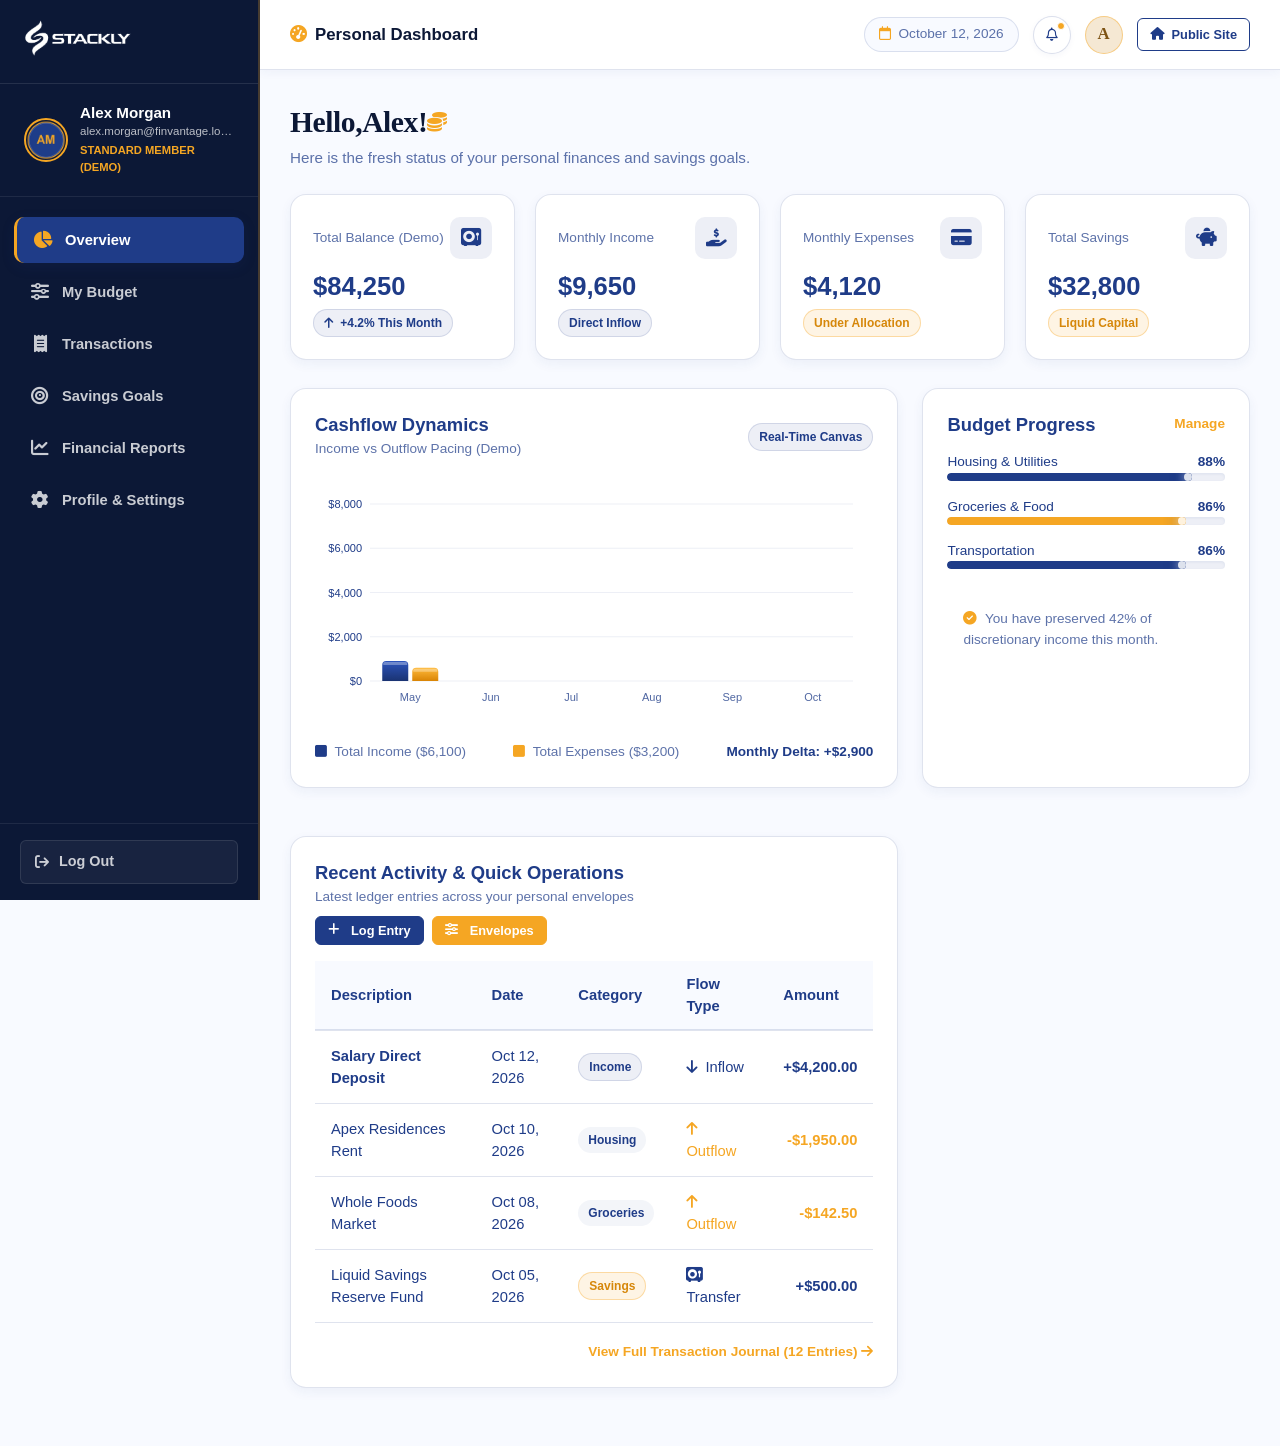
==== user-dashboard.html @ e0163305 "Add files via upload" ====
<!DOCTYPE html>
<html lang="en">
<head>
  <meta charset="UTF-8">
  <meta name="viewport" content="width=device-width, initial-scale=1.0">
  <title>User Dashboard — FinVantage Personal Finance</title>
  <meta name="description" content="Personal financial management dashboard: budgets, cashflow tracking, goals, and reports.">
  <link rel="icon" type="image/webp" href="assets/icons/favicon.webp">
  <link rel="stylesheet" href="https://cdnjs.cloudflare.com/ajax/libs/font-awesome/6.5.1/css/all.min.css">
  <link rel="stylesheet" href="css/user-dashboard.css">
  <link rel="stylesheet" href="css/animations.css">
</head>
<body>

  <div class="user-dashboard-wrapper">
    <!-- =======================================================
         SIDEBAR (6 View Navigation Items)
         ======================================================= -->
    <aside class="dash-sidebar" aria-label="Dashboard Sidebar">
      <div class="dash-sidebar-header">
        <a href="404.html" aria-label="Stackly Home">
          <img src="assets/Brand-logo.webp" alt="Stackly Logo">
        </a>
        <button type="button" class="dash-sidebar-close" aria-label="Close sidebar">
          <i class="fa-solid fa-xmark"></i>
        </button>
      </div>

      <div class="dash-user-profile-badge">
        <img src="assets/images/avatar-user.webp" alt="Alex Morgan Avatar" id="dashProfileAvatar">
        <div class="profile-badge-info">
          <div class="profile-badge-name" id="dashProfileName">Alex Morgan</div>
          <div class="profile-badge-email" id="dashProfileEmail">alex.morgan@finvantage.local</div>
          <div class="profile-badge-status">Standard Member (Demo)</div>
        </div>
      </div>

      <nav class="dash-sidebar-nav">
        <ul>
          <li>
            <a href="#overview" class="sidebar-nav-item active" data-target-view="view-overview">
              <i class="fa-solid fa-chart-pie"></i>
              <span>Overview</span>
            </a>
          </li>
          <li>
            <a href="#budget" class="sidebar-nav-item" data-target-view="view-budget">
              <i class="fa-solid fa-sliders"></i>
              <span>My Budget</span>
            </a>
          </li>
          <li>
            <a href="#transactions" class="sidebar-nav-item" data-target-view="view-transactions">
              <i class="fa-solid fa-receipt"></i>
              <span>Transactions</span>
            </a>
          </li>
          <li>
            <a href="#goals" class="sidebar-nav-item" data-target-view="view-goals">
              <i class="fa-solid fa-bullseye"></i>
              <span>Savings Goals</span>
            </a>
          </li>
          <li>
            <a href="#reports" class="sidebar-nav-item" data-target-view="view-reports">
              <i class="fa-solid fa-chart-line"></i>
              <span>Financial Reports</span>
            </a>
          </li>
          <li>
            <a href="#settings" class="sidebar-nav-item" data-target-view="view-settings">
              <i class="fa-solid fa-gear"></i>
              <span>Profile &amp; Settings</span>
            </a>
          </li>
        </ul>
      </nav>

      <div class="dash-sidebar-footer">
        <a href="404.html" class="sidebar-logout-btn">
          <i class="fa-solid fa-arrow-right-from-bracket"></i>
          <span>Log Out</span>
        </a>
      </div>
    </aside>

    <!-- Mobile Sidebar Backdrop Overlay -->
    <div class="dash-sidebar-backdrop" id="dashSidebarBackdrop" aria-hidden="true"></div>

    <!-- =======================================================
         MAIN DASHBOARD WORKSPACE
         ======================================================= -->
    <div class="dash-main-area">
      <!-- Top Header -->
      <header class="dash-header">
        <div class="dash-header-left">
          <button type="button" class="dash-sidebar-toggle" aria-label="Toggle navigation drawer">
            <i class="fa-solid fa-bars"></i>
          </button>
          <a href="index.html" class="dash-brand-mobile" aria-label="FinVantage Home">
            <img src="assets/Brand-logo.webp" alt="FinVantage Logo" height="26">
          </a>
          <div class="dash-header-title d-none d-lg-flex align-items-center gap-2">
            <i class="fa-solid fa-gauge-high text-accent"></i>
            <span>Personal Dashboard</span>
          </div>
        </div>

        <div class="dash-header-right">
          <div class="dash-date-pill d-none d-lg-flex">
            <i class="fa-regular fa-calendar me-1 text-accent"></i>
            <span>October 12, 2026</span>
          </div>

          <button type="button" class="dash-notif-btn" aria-label="Notifications" onclick="window.location.href='404.html';">
            <i class="fa-regular fa-bell"></i>
            <span class="dash-notif-badge"></span>
          </button>

          <a href="404.html" class="dash-avatar-badge" aria-label="User Profile">
            <span class="dash-avatar-initial" id="dashAvatarInitial">A</span>
          </a>

          <a href="404.html" class="btn btn-outline-primary btn-sm d-none d-md-inline-flex" aria-label="Public Site">
            <i class="fa-solid fa-house"></i> <span>Public Site</span>
          </a>
        </div>
      </header>

      <!-- Dashboard View Containers -->
      <main class="dash-body">

        <!-- =====================================================
             VIEW 1: OVERVIEW
             ===================================================== -->
        <section id="view-overview" class="dash-view-section active">
          <!-- Welcome Hero Section -->
          <div class="dash-welcome-hero">
            <h1 class="dash-welcome-title">Hello, <span id="dashWelcomeName">Alex</span> ! <i class="fa-solid fa-coins text-accent ms-1"></i></h1>
            <p class="dash-welcome-sub">Here is the fresh status of your personal finances and savings goals.</p>
          </div>

          <!-- Summary Cards -->
          <div class="metric-cards-grid">
            <div class="metric-stat-card">
              <div class="d-flex justify-content-between align-items-center">
                <span class="text-muted small">Total Balance (Demo)</span>
                <div class="metric-icon-wrap"><i class="fa-solid fa-vault"></i></div>
              </div>
              <div class="metric-val">$84,250</div>
              <span class="badge badge-primary"><i class="fa-solid fa-arrow-up me-1"></i> +4.2% This Month</span>
            </div>

            <div class="metric-stat-card">
              <div class="d-flex justify-content-between align-items-center">
                <span class="text-muted small">Monthly Income</span>
                <div class="metric-icon-wrap"><i class="fa-solid fa-hand-holding-dollar"></i></div>
              </div>
              <div class="metric-val">$9,650</div>
              <span class="badge badge-primary">Direct Inflow</span>
            </div>

            <div class="metric-stat-card">
              <div class="d-flex justify-content-between align-items-center">
                <span class="text-muted small">Monthly Expenses</span>
                <div class="metric-icon-wrap"><i class="fa-solid fa-credit-card"></i></div>
              </div>
              <div class="metric-val">$4,120</div>
              <span class="badge badge-accent">Under Allocation</span>
            </div>

            <div class="metric-stat-card">
              <div class="d-flex justify-content-between align-items-center">
                <span class="text-muted small">Total Savings</span>
                <div class="metric-icon-wrap"><i class="fa-solid fa-piggy-bank"></i></div>
              </div>
              <div class="metric-val">$32,800</div>
              <span class="badge badge-accent">Liquid Capital</span>
            </div>
          </div>

          <!-- Charts & Overview Panels -->
          <div class="overview-panels-grid">
            <!-- Cashflow Chart -->
            <div class="card-premium">
              <div class="d-flex justify-content-between align-items-center mb-3 pb-2 border-bottom border-light">
                <div>
                  <h4 class="text-primary m-0">Cashflow Dynamics</h4>
                  <span class="text-muted small">Income vs Outflow Pacing (Demo)</span>
                </div>
                <span class="badge badge-primary">Real-Time Canvas</span>
              </div>
              <div class="chart-canvas-container">
                <canvas id="overviewCashflowCanvas" data-height="250"></canvas>
              </div>
              <div class="d-flex justify-content-between mt-3 text-muted small">
                <span><i class="fa-solid fa-square text-primary me-1"></i> Total Income ($6,100)</span>
                <span><i class="fa-solid fa-square text-accent me-1"></i> Total Expenses ($3,200)</span>
                <span class="fw-bold text-primary">Monthly Delta: +$2,900</span>
              </div>
            </div>

            <!-- Budget Progress Mini Summary -->
            <div class="card-premium">
              <div class="d-flex justify-content-between align-items-center mb-3 pb-2 border-bottom border-light">
                <h4 class="text-primary m-0">Budget Progress</h4>
                <a href="404.html" class="small text-accent fw-bold" onclick="window.location.href='404.html';">Manage</a>
              </div>
              <div class="mb-3">
                <div class="d-flex justify-content-between small mb-1">
                  <span>Housing &amp; Utilities</span>
                  <strong>88%</strong>
                </div>
                <div class="progress" style="height: 8px;">
                  <div class="progress-bar bg-primary" style="width: 88%;"></div>
                </div>
              </div>
              <div class="mb-3">
                <div class="d-flex justify-content-between small mb-1">
                  <span>Groceries &amp; Food</span>
                  <strong>86%</strong>
                </div>
                <div class="progress" style="height: 8px;">
                  <div class="progress-bar bg-accent" style="width: 86%;"></div>
                </div>
              </div>
              <div class="mb-3">
                <div class="d-flex justify-content-between small mb-1">
                  <span>Transportation</span>
                  <strong>86%</strong>
                </div>
                <div class="progress" style="height: 8px;">
                  <div class="progress-bar bg-primary" style="width: 86%;"></div>
                </div>
              </div>
              <div class="p-3 bg-light rounded text-muted small mt-4 border border-light">
                <i class="fa-solid fa-circle-check text-accent me-1"></i> You have preserved 42% of discretionary income this month.
            </div>
          </div>

          <!-- Quick Action Bar & Recent Entries Preview -->
          <div class="card-premium mt-4">
            <div class="d-flex justify-content-between align-items-center mb-3 pb-2 border-bottom border-light flex-wrap gap-2">
              <div>
                <h4 class="text-primary m-0">Recent Activity &amp; Quick Operations</h4>
                <span class="text-muted small">Latest ledger entries across your personal envelopes</span>
              </div>
              <div class="d-flex gap-2 flex-wrap">
                <button type="button" class="btn btn-primary btn-sm" onclick="window.location.href='404.html';">
                  <i class="fa-solid fa-plus me-1"></i> Log Entry
                </button>
                <button type="button" class="btn btn-accent btn-sm" onclick="window.location.href='404.html';">
                  <i class="fa-solid fa-sliders me-1"></i> Envelopes
                </button>
              </div>
            </div>

            <div class="table-responsive">
              <table class="dash-table">
                <thead>
                  <tr>
                    <th>Description</th>
                    <th>Date</th>
                    <th>Category</th>
                    <th>Flow Type</th>
                    <th class="text-end">Amount</th>
                  </tr>
                </thead>
                <tbody>
                  <tr>
                    <td><strong>Salary Direct Deposit</strong></td>
                    <td>Oct 12, 2026</td>
                    <td><span class="badge badge-primary">Income</span></td>
                    <td><span class="text-success"><i class="fa-solid fa-arrow-down me-1"></i> Inflow</span></td>
                    <td class="text-end fw-bold text-primary">+$4,200.00</td>
                  </tr>
                  <tr>
                    <td>Apex Residences Rent</td>
                    <td>Oct 10, 2026</td>
                    <td><span class="badge badge-subtle">Housing</span></td>
                    <td><span class="text-accent"><i class="fa-solid fa-arrow-up me-1"></i> Outflow</span></td>
                    <td class="text-end fw-bold text-accent">-$1,950.00</td>
                  </tr>
                  <tr>
                    <td>Whole Foods Market</td>
                    <td>Oct 08, 2026</td>
                    <td><span class="badge badge-subtle">Groceries</span></td>
                    <td><span class="text-accent"><i class="fa-solid fa-arrow-up me-1"></i> Outflow</span></td>
                    <td class="text-end fw-bold text-accent">-$142.50</td>
                  </tr>
                  <tr>
                    <td>Liquid Savings Reserve Fund</td>
                    <td>Oct 05, 2026</td>
                    <td><span class="badge badge-accent">Savings</span></td>
                    <td><span class="text-primary"><i class="fa-solid fa-vault me-1"></i> Transfer</span></td>
                    <td class="text-end fw-bold text-primary">+$500.00</td>
                  </tr>
                </tbody>
              </table>
            </div>

            <div class="text-end mt-3">
              <a href="404.html" class="small text-accent fw-bold text-decoration-none" onclick="window.location.href='404.html';">
                View Full Transaction Journal (12 Entries) <i class="fa-solid fa-arrow-right ms-1"></i>
              </a>
            </div>
          </div>
        </section>

        <!-- =====================================================
             VIEW 2: MY BUDGET
             ===================================================== -->
        <section id="view-budget" class="dash-view-section">
          <div class="d-flex justify-content-between align-items-center mb-4 flex-wrap gap-2">
            <div>
              <h2 class="text-primary m-0">My Budget Matrix</h2>
              <span class="text-muted small">Manage monthly envelopes, track spending limits, and maintain positive cash variance.</span>
            </div>
            <div class="d-flex gap-2 flex-wrap">
              <button type="button" class="btn btn-accent btn-sm" onclick="window.location.href='404.html';">
                <i class="fa-solid fa-plus me-1"></i> Add Category
              </button>
            </div>
          </div>

          <!-- Budget KPI Statistics -->
          <div class="metric-cards-grid mb-4">
            <div class="metric-stat-card">
              <div class="d-flex justify-content-between align-items-center">
                <span class="text-muted small">Planned Monthly Budget</span>
                <div class="metric-icon-wrap"><i class="fa-solid fa-calculator"></i></div>
              </div>
              <div class="metric-val">$4,300.00</div>
              <span class="badge badge-primary">Total Allocation</span>
            </div>

            <div class="metric-stat-card">
              <div class="d-flex justify-content-between align-items-center">
                <span class="text-muted small">Total Spent Month-to-Date</span>
                <div class="metric-icon-wrap"><i class="fa-solid fa-receipt"></i></div>
              </div>
              <div class="metric-val">$3,670.00</div>
              <span class="badge badge-accent">85.3% Pacing</span>
            </div>

            <div class="metric-stat-card">
              <div class="d-flex justify-content-between align-items-center">
                <span class="text-muted small">Safe Remaining Cushion</span>
                <div class="metric-icon-wrap"><i class="fa-solid fa-shield-halved"></i></div>
              </div>
              <div class="metric-val">+$630.00</div>
              <span class="badge badge-primary">Positive Variance</span>
            </div>

            <div class="metric-stat-card">
              <div class="d-flex justify-content-between align-items-center">
                <span class="text-muted small">Envelope Discipline</span>
                <div class="metric-icon-wrap"><i class="fa-solid fa-circle-check"></i></div>
              </div>
              <div class="metric-val">5 / 5 Healthy</div>
              <span class="badge badge-accent">Zero Overages</span>
            </div>
          </div>

          <!-- Charts & Allocation Health Split -->
          <div class="overview-panels-grid mb-4">
            <!-- Doughnut Chart Canvas -->
            <div class="card-premium">
              <div class="d-flex justify-content-between align-items-center mb-3 pb-2 border-bottom border-light">
                <h4 class="text-primary m-0">Envelope Allocation Ratios</h4>
                <span class="badge badge-primary">5 Categories</span>
              </div>
              <div class="chart-canvas-container">
                <canvas id="userBudgetDoughnutCanvas" data-height="240"></canvas>
              </div>
              <div class="d-flex justify-content-between mt-3 text-muted small flex-wrap gap-2">
                <span>Housing: 51%</span>
                <span>Groceries: 21%</span>
                <span>Transit: 10%</span>
                <span>Leisure: 9%</span>
                <span>Health: 9%</span>
              </div>
            </div>

            <!-- 50/30/20 Guidelines Card -->
            <div class="card-premium">
              <h4 class="text-primary mb-3 pb-2 border-bottom border-light">50 / 30 / 20 Framework Audit</h4>
              <div class="mb-3">
                <div class="d-flex justify-content-between small mb-1">
                  <span>Essential Needs (Max 50%)</span>
                  <strong>48.2% Active</strong>
                </div>
                <div class="progress" style="height: 8px;">
                  <div class="progress-bar bg-primary" style="width: 48.2%;"></div>
                </div>
              </div>
              <div class="mb-3">
                <div class="d-flex justify-content-between small mb-1">
                  <span>Discretionary Wants (Max 30%)</span>
                  <strong>23.6% Active</strong>
                </div>
                <div class="progress" style="height: 8px;">
                  <div class="progress-bar bg-accent" style="width: 23.6%;"></div>
                </div>
              </div>
              <div class="mb-3">
                <div class="d-flex justify-content-between small mb-1">
                  <span>Savings &amp; Debt Paydown (Min 20%)</span>
                  <strong>28.2% Active</strong>
                </div>
                <div class="progress" style="height: 8px;">
                  <div class="progress-bar bg-primary" style="width: 28.2%;"></div>
                </div>
              </div>
              <div class="p-3 bg-light rounded text-muted small mt-3 border border-light">
                <i class="fa-solid fa-lightbulb text-accent me-1"></i> Your personal allocation exceeds standard savings targets by <strong>+8.2%</strong> this cycle.
              </div>
            </div>
          </div>

          <!-- Dynamic Envelopes Container -->
          <div class="mb-4">
            <h4 class="text-primary mb-3">Active Envelope Status</h4>
            <div id="userBudgetList">
              <!-- Dynamically Rendered via script.js -->
            </div>
          </div>

          <!-- Comparative Envelope Audit Table -->
          <div class="card-premium p-0">
            <div class="p-3 border-bottom border-light d-flex justify-content-between align-items-center">
              <h4 class="text-primary m-0">Monthly Envelope Variance Table</h4>
              <span class="badge badge-subtle">Audit Period: Oct 2026</span>
            </div>
            <div class="table-responsive">
              <table class="dash-table">
                <thead>
                  <tr>
                    <th>Category</th>
                    <th>Planned Envelope</th>
                    <th>Actual Outflow</th>
                    <th>Net Variance</th>
                    <th>Pacing</th>
                    <th>Status</th>
                  </tr>
                </thead>
                <tbody>
                  <tr>
                    <td><strong>Housing &amp; Utilities</strong></td>
                    <td>$2,200.00</td>
                    <td>$1,950.00</td>
                    <td class="text-primary fw-bold">+$250.00</td>
                    <td>88.6%</td>
                    <td><span class="badge badge-primary">Under Budget</span></td>
                  </tr>
                  <tr>
                    <td><strong>Groceries &amp; Dining</strong></td>
                    <td>$900.00</td>
                    <td>$780.00</td>
                    <td class="text-primary fw-bold">+$120.00</td>
                    <td>86.7%</td>
                    <td><span class="badge badge-primary">Under Budget</span></td>
                  </tr>
                  <tr>
                    <td><strong>Transportation</strong></td>
                    <td>$450.00</td>
                    <td>$390.00</td>
                    <td class="text-primary fw-bold">+$60.00</td>
                    <td>86.7%</td>
                    <td><span class="badge badge-primary">Under Budget</span></td>
                  </tr>
                  <tr>
                    <td><strong>Healthcare &amp; Wellness</strong></td>
                    <td>$350.00</td>
                    <td>$210.00</td>
                    <td class="text-primary fw-bold">+$140.00</td>
                    <td>60.0%</td>
                    <td><span class="badge badge-primary">Favorable</span></td>
                  </tr>
                  <tr>
                    <td><strong>Entertainment &amp; Leisure</strong></td>
                    <td>$400.00</td>
                    <td>$340.00</td>
                    <td class="text-primary fw-bold">+$60.00</td>
                    <td>85.0%</td>
                    <td><span class="badge badge-accent">Controlled</span></td>
                  </tr>
                </tbody>
              </table>
            </div>
          </div>
        </section>

        <!-- =====================================================
             VIEW 3: TRANSACTIONS
             ===================================================== -->
        <section id="view-transactions" class="dash-view-section">
          <div class="d-flex justify-content-between align-items-center mb-4 flex-wrap gap-2">
            <div>
              <h2 class="text-primary m-0">Transaction Journal</h2>
              <span class="text-muted small">Search, filter, categorize, and audit verified personal cashflow entries.</span>
            </div>
            <div class="d-flex gap-2 flex-wrap">
              <button type="button" class="btn btn-accent btn-sm" onclick="window.location.href='404.html';">
                <i class="fa-solid fa-plus me-1"></i> Log Transaction
              </button>
              <button type="button" class="btn btn-primary btn-sm" onclick="window.location.href='404.html';">
                <i class="fa-solid fa-file-csv me-1"></i> Export Ledger
              </button>
            </div>
          </div>

          <!-- Transactions KPI Statistics -->
          <div class="metric-cards-grid mb-4">
            <div class="metric-stat-card">
              <div class="d-flex justify-content-between align-items-center">
                <span class="text-muted small">Total Monthly Inflows</span>
                <div class="metric-icon-wrap"><i class="fa-solid fa-arrow-down"></i></div>
              </div>
              <div class="metric-val text-primary">+$9,650.00</div>
              <span class="badge badge-primary">Salary &amp; Capital</span>
            </div>

            <div class="metric-stat-card">
              <div class="d-flex justify-content-between align-items-center">
                <span class="text-muted small">Total Monthly Outflows</span>
                <div class="metric-icon-wrap"><i class="fa-solid fa-arrow-up"></i></div>
              </div>
              <div class="metric-val text-accent">-$4,120.00</div>
              <span class="badge badge-accent">Debited Expenses</span>
            </div>

            <div class="metric-stat-card">
              <div class="d-flex justify-content-between align-items-center">
                <span class="text-muted small">Net Cashflow Margin</span>
                <div class="metric-icon-wrap"><i class="fa-solid fa-scale-balanced"></i></div>
              </div>
              <div class="metric-val">+$5,530.00</div>
              <span class="badge badge-primary">Retained Capital</span>
            </div>

            <div class="metric-stat-card">
              <div class="d-flex justify-content-between align-items-center">
                <span class="text-muted small">Verified Records</span>
                <div class="metric-icon-wrap"><i class="fa-solid fa-list-check"></i></div>
              </div>
              <div class="metric-val">12 Entries</div>
              <span class="badge badge-subtle">Audit Complete</span>
            </div>
          </div>

          <!-- Weekly Flow Volume Visual Panel -->
          <div class="card-premium mb-4">
            <div class="d-flex justify-content-between align-items-center mb-3 pb-2 border-bottom border-light">
              <div>
                <h4 class="text-primary m-0">Weekly Outflow Velocity</h4>
                <span class="text-muted small">Weekly expenditure compared against gross weekly cash inflows</span>
              </div>
              <span class="badge badge-primary">4-Week Trace</span>
            </div>
            <div class="chart-canvas-container">
              <canvas id="userTxnVolumeCanvas" data-height="230"></canvas>
            </div>
          </div>

          <!-- Filter Toolbar -->
          <div class="card-premium mb-4 p-3">
            <div class="row d-flex flex-wrap gap-3 align-items-center">
              <div class="col-flex-2">
                <label for="txnSearchInput" class="form-label small text-muted mb-1">Search Keywords</label>
                <input type="text" id="txnSearchInput" class="form-control" placeholder="Search by merchant, note, or category...">
              </div>
              <div class="col-flex-1">
                <label for="txnFilterCategory" class="form-label small text-muted mb-1">Category Filter</label>
                <select id="txnFilterCategory" class="form-control">
                  <option value="all">All Categories</option>
                  <option value="Income">Income</option>
                  <option value="Housing">Housing</option>
                  <option value="Groceries">Groceries</option>
                  <option value="Utilities">Utilities</option>
                  <option value="Savings">Savings</option>
                  <option value="Transport">Transport</option>
                </select>
              </div>
              <div class="col-flex-1">
                <label for="txnSortSelect" class="form-label small text-muted mb-1">Sort Ordering</label>
                <select id="txnSortSelect" class="form-control">
                  <option value="date-desc">Newest First</option>
                  <option value="date-asc">Oldest First</option>
                  <option value="amount-desc">Highest Amount</option>
                  <option value="amount-asc">Lowest Amount</option>
                </select>
              </div>
            </div>
          </div>

          <!-- Transaction Table Card -->
          <div class="card-premium p-0">
            <div class="table-responsive">
              <table class="dash-table">
                <thead>
                  <tr>
                    <th>Description</th>
                    <th>Date</th>
                    <th>Category</th>
                    <th>Type</th>
                    <th class="text-end">Amount</th>
                  </tr>
                </thead>
                <tbody id="userTxnTableBody">
                  <!-- Populated via script.js -->
                </tbody>
              </table>
            </div>
            <div class="p-3 border-top border-light d-flex justify-content-between align-items-center small text-muted flex-wrap gap-2">
              <span>Showing client-side simulated transactions. No backend dependency.</span>
              <span class="fw-bold text-primary">Status: In Sync</span>
            </div>
          </div>
        </section>

        <!-- =====================================================
             VIEW 4: SAVINGS GOALS
             ===================================================== -->
        <section id="view-goals" class="dash-view-section">
          <div class="d-flex justify-content-between align-items-center mb-4 flex-wrap gap-2">
            <div>
              <h2 class="text-primary m-0">Savings Goals &amp; Targets</h2>
              <span class="text-muted small">Targeted capital accumulation pools with automated milestone pacing.</span>
            </div>
            <button type="button" class="btn btn-accent btn-sm" onclick="window.location.href='404.html';">
              <i class="fa-solid fa-plus me-1"></i> New Savings Goal
            </button>
          </div>

          <!-- Goal KPI Statistics -->
          <div class="metric-cards-grid mb-4">
            <div class="metric-stat-card">
              <div class="d-flex justify-content-between align-items-center">
                <span class="text-muted small">Active Savings Pools</span>
                <div class="metric-icon-wrap"><i class="fa-solid fa-bullseye"></i></div>
              </div>
              <div class="metric-val">3 Goals</div>
              <span class="badge badge-primary">Dedicated Targets</span>
            </div>

            <div class="metric-stat-card">
              <div class="d-flex justify-content-between align-items-center">
                <span class="text-muted small">Total Capital Target</span>
                <div class="metric-icon-wrap"><i class="fa-solid fa-flag-checkered"></i></div>
              </div>
              <div class="metric-val">$75,000.00</div>
              <span class="badge badge-primary">Planned Horizon</span>
            </div>

            <div class="metric-stat-card">
              <div class="d-flex justify-content-between align-items-center">
                <span class="text-muted small">Capital Accumulated</span>
                <div class="metric-icon-wrap"><i class="fa-solid fa-piggy-bank"></i></div>
              </div>
              <div class="metric-val text-accent">$48,200.00</div>
              <span class="badge badge-accent">64.3% Funded</span>
            </div>

            <div class="metric-stat-card">
              <div class="d-flex justify-content-between align-items-center">
                <span class="text-muted small">Monthly Velocity</span>
                <div class="metric-icon-wrap"><i class="fa-solid fa-chart-line"></i></div>
              </div>
              <div class="metric-val">+$1,500.00 / mo</div>
              <span class="badge badge-primary">On Schedule</span>
            </div>
          </div>

          <!-- Interactive Goal Contribution Pacer Card -->
          <div class="card-premium mb-4">
            <div class="d-flex justify-content-between align-items-center mb-3 pb-2 border-bottom border-light">
              <h4 class="text-primary m-0"><i class="fa-solid fa-calculator text-accent me-2"></i> Monthly Contribution Modeler</h4>
              <span class="badge badge-accent">Interactive Calculator</span>
            </div>
            <p class="text-muted small mb-3">Model how increasing your monthly transfer accelerates milestone completion:</p>
            <div class="row d-flex flex-wrap gap-3 align-items-center">
              <div class="col-flex-1">
                <label class="form-label small text-muted">Select Target Pool</label>
                <select class="form-control" id="modelGoalSelect">
                  <option value="20000">Emergency Fund Pool ($20,000)</option>
                  <option value="15000">Vacation &amp; Travel ($15,000)</option>
                  <option value="40000">Home Down Payment ($40,000)</option>
                </select>
              </div>
              <div class="col-flex-1">
                <label class="form-label small text-muted">Proposed Monthly Deposit ($)</label>
                <input type="number" class="form-control" id="modelGoalMonthly" value="500" min="50" step="50">
              </div>
              <div class="col-flex-1" style="background: var(--primary-tint); padding: 14px; border-radius: var(--radius-md); text-align: center;">
                <span class="text-muted small d-block">Estimated Completion</span>
                <span class="fw-bold text-primary" id="modelGoalEta" style="font-size: 1.3rem;">6.4 Months</span>
              </div>
            </div>
          </div>

          <!-- Dynamic Goal Cards Grid -->
          <div class="mb-4">
            <h4 class="text-primary mb-3">Active Goal Progress Cards</h4>
            <div id="userGoalsContainer" class="row d-flex flex-wrap" style="margin: -10px;">
              <!-- Populated via script.js -->
            </div>
          </div>

          <!-- Goal Roadmap Milestones Table -->
          <div class="card-premium p-0">
            <div class="p-3 border-bottom border-light d-flex justify-content-between align-items-center">
              <h4 class="text-primary m-0">Goal Milestones &amp; Funding Blueprint</h4>
              <span class="badge badge-subtle">Portfolio Pacing</span>
            </div>
            <div class="table-responsive">
              <table class="dash-table">
                <thead>
                  <tr>
                    <th>Goal Objective</th>
                    <th>Target Amount</th>
                    <th>Saved to Date</th>
                    <th>Remaining Needed</th>
                    <th>Pacing</th>
                    <th>Target Date</th>
                  </tr>
                </thead>
                <tbody>
                  <tr>
                    <td><strong>6-Month Emergency Cushion</strong></td>
                    <td>$20,000.00</td>
                    <td>$16,800.00</td>
                    <td class="text-primary fw-bold">$3,200.00</td>
                    <td><span class="badge badge-primary">84% Complete</span></td>
                    <td>Dec 2026</td>
                  </tr>
                  <tr>
                    <td><strong>International Travel Fund</strong></td>
                    <td>$15,000.00</td>
                    <td>$9,400.00</td>
                    <td class="text-primary fw-bold">$5,600.00</td>
                    <td><span class="badge badge-accent">62.6% Complete</span></td>
                    <td>Jul 2027</td>
                  </tr>
                  <tr>
                    <td><strong>Home Down Payment Equity</strong></td>
                    <td>$40,000.00</td>
                    <td>$22,000.00</td>
                    <td class="text-primary fw-bold">$18,000.00</td>
                    <td><span class="badge badge-primary">55% Complete</span></td>
                    <td>Oct 2028</td>
                  </tr>
                </tbody>
              </table>
            </div>
          </div>
        </section>

        <!-- =====================================================
             VIEW 5: FINANCIAL REPORTS
             ===================================================== -->
        <section id="view-reports" class="dash-view-section">
          <div class="d-flex justify-content-between align-items-center mb-4 flex-wrap gap-2">
            <div>
              <h2 class="text-primary m-0">Financial Reports &amp; Analytics</h2>
              <span class="text-muted small">Longitudinal wealth expansion metrics, audit records, and exportable statements.</span>
            </div>
            <div class="d-flex gap-2 flex-wrap">
              <button type="button" class="btn btn-primary btn-sm" id="downloadUserReportBtn" onclick="window.location.href='404.html';">
                <i class="fa-solid fa-download me-1"></i> Download CSV Summary
              </button>
            </div>
          </div>

          <!-- Financial Health KPI Cards -->
          <div class="metric-cards-grid mb-4">
            <div class="metric-stat-card">
              <div class="d-flex justify-content-between align-items-center">
                <span class="text-muted small">Net Worth Growth</span>
                <div class="metric-icon-wrap"><i class="fa-solid fa-arrow-trend-up"></i></div>
              </div>
              <div class="metric-val text-primary">+18.4%</div>
              <span class="badge badge-primary">Trailing 10 Months</span>
            </div>

            <div class="metric-stat-card">
              <div class="d-flex justify-content-between align-items-center">
                <span class="text-muted small">Savings Efficiency Ratio</span>
                <div class="metric-icon-wrap"><i class="fa-solid fa-percent"></i></div>
              </div>
              <div class="metric-val">34.2%</div>
              <span class="badge badge-accent">Income Preserved</span>
            </div>

            <div class="metric-stat-card">
              <div class="d-flex justify-content-between align-items-center">
                <span class="text-muted small">Debt-to-Income Exposure</span>
                <div class="metric-icon-wrap"><i class="fa-solid fa-scale-balanced"></i></div>
              </div>
              <div class="metric-val">12.8%</div>
              <span class="badge badge-primary">Conservative Tier</span>
            </div>

            <div class="metric-stat-card">
              <div class="d-flex justify-content-between align-items-center">
                <span class="text-muted small">Financial Health Index</span>
                <div class="metric-icon-wrap"><i class="fa-solid fa-award"></i></div>
              </div>
              <div class="metric-val">92 / 100</div>
              <span class="badge badge-accent">Optimal Standing</span>
            </div>
          </div>

          <!-- Line Chart Card -->
          <div class="card-premium mb-4">
            <div class="d-flex justify-content-between align-items-center mb-3 pb-2 border-bottom border-light">
              <h4 class="text-primary m-0">Portfolio Net Worth Trajectory (Demo 2026)</h4>
              <span class="badge badge-primary">10-Month Performance</span>
            </div>
            <div class="chart-canvas-container">
              <canvas id="userReportLineCanvas" data-height="270"></canvas>
            </div>
            <span class="text-muted small mt-2 d-block text-center">Cumulative liquid capital balance tracked monthly from $8,200 (Jan) to $27,800 (Oct).</span>
          </div>

          <!-- Historical Monthly Financial Audit Table -->
          <div class="card-premium p-0 mb-4">
            <div class="p-3 border-bottom border-light d-flex justify-content-between align-items-center">
              <h4 class="text-primary m-0">Historical Monthly Performance Ledger</h4>
              <span class="badge badge-subtle">Trailing 6 Months</span>
            </div>
            <div class="table-responsive">
              <table class="dash-table">
                <thead>
                  <tr>
                    <th>Reporting Month</th>
                    <th>Gross Inflow</th>
                    <th>Total Outflow</th>
                    <th>Net Saved</th>
                    <th>Savings Rate</th>
                    <th>Financial Delta</th>
                  </tr>
                </thead>
                <tbody>
                  <tr>
                    <td><strong>October 2026 (Active)</strong></td>
                    <td>$9,650.00</td>
                    <td>$4,120.00</td>
                    <td class="text-primary fw-bold">+$5,530.00</td>
                    <td>36.2%</td>
                    <td><span class="badge badge-primary">+4.2% Growth</span></td>
                  </tr>
                  <tr>
                    <td>September 2026</td>
                    <td>$9,400.00</td>
                    <td>$4,250.00</td>
                    <td class="text-primary fw-bold">+$5,150.00</td>
                    <td>35.4%</td>
                    <td><span class="badge badge-primary">+3.8% Growth</span></td>
                  </tr>
                  <tr>
                    <td>August 2026</td>
                    <td>$9,200.00</td>
                    <td>$4,400.00</td>
                    <td class="text-primary fw-bold">+$4,800.00</td>
                    <td>33.1%</td>
                    <td><span class="badge badge-primary">+3.5% Growth</span></td>
                  </tr>
                  <tr>
                    <td>July 2026</td>
                    <td>$8,900.00</td>
                    <td>$4,350.00</td>
                    <td class="text-primary fw-bold">+$4,550.00</td>
                    <td>32.0%</td>
                    <td><span class="badge badge-primary">+3.1% Growth</span></td>
                  </tr>
                  <tr>
                    <td>June 2026</td>
                    <td>$8,800.00</td>
                    <td>$4,500.00</td>
                    <td class="text-primary fw-bold">+$4,300.00</td>
                    <td>31.5%</td>
                    <td><span class="badge badge-accent">+2.9% Growth</span></td>
                  </tr>
                  <tr>
                    <td>May 2026</td>
                    <td>$8,600.00</td>
                    <td>$4,600.00</td>
                    <td class="text-primary fw-bold">+$4,000.00</td>
                    <td>30.2%</td>
                    <td><span class="badge badge-accent">+2.6% Growth</span></td>
                  </tr>
                </tbody>
              </table>
            </div>
          </div>

          <!-- Analytical Insights Cards -->
          <div class="row d-flex flex-wrap gap-3">
            <div class="card-premium col-flex-1">
              <h5 class="text-primary mb-2"><i class="fa-solid fa-chart-pie text-accent me-1"></i> Category Variance Audit</h5>
              <p class="text-muted small m-0">
                Your spending in essential utilities stayed 14% beneath planned thresholds. Discretionary recreation remained within the 10% tolerance boundary.
              </p>
            </div>
            <div class="card-premium col-flex-1">
              <h5 class="text-primary mb-2"><i class="fa-solid fa-shield text-accent me-1"></i> Liquid Cushion Health</h5>
              <p class="text-muted small m-0">
                Current emergency capital represents 5.8 months of essential obligations. Recommended trajectory is to reach 6.0 full months by end of quarter.
              </p>
            </div>
            <div class="card-premium col-flex-1">
              <h5 class="text-primary mb-2"><i class="fa-solid fa-piggy-bank text-accent me-1"></i> Compounding Efficiency</h5>
              <p class="text-muted small m-0">
                Automated monthly savings transfers of $1,500 are generating a projected $18,000 annualized base expansion at current velocity.
              </p>
            </div>
          </div>
        </section>

        <!-- =====================================================
             VIEW 6: PROFILE & SETTINGS
             ===================================================== -->
        <section id="view-settings" class="dash-view-section">
          <div class="mb-4">
            <h2 class="text-primary m-0">Profile &amp; Settings</h2>
            <span class="text-muted small">Manage local session parameters, notification preferences, security options, and platform styling.</span>
          </div>

          <div class="row d-flex flex-wrap gap-4">
            <!-- Personal Details Form -->
            <div class="card-premium col-flex-1-2">
              <form id="userSettingsForm">
                <h4 class="text-primary mb-3"><i class="fa-solid fa-user-gear text-accent me-2"></i> Personal Information</h4>
                <div class="form-group">
                  <label for="dashSettingsName" class="form-label">Full Name</label>
                  <input type="text" id="dashSettingsName" class="form-control" value="Alex Morgan">
                </div>

                <div class="form-group">
                  <label for="dashSettingsEmail" class="form-label">Email Address</label>
                  <input type="email" id="dashSettingsEmail" class="form-control" value="alex.morgan@finvantage.local">
                </div>

                <div class="form-group">
                  <label class="form-label">Default Base Currency</label>
                  <select class="form-control">
                    <option selected>USD ($) — United States Dollar</option>
                    <option>EUR (€) — Euro</option>
                    <option>GBP (£) — British Pound</option>
                    <option>INR (₹) — Indian Rupee</option>
                  </select>
                </div>

                <div class="form-group">
                  <label class="form-label">Financial Calendar Timezone</label>
                  <select class="form-control">
                    <option selected>GMT-05:00 Eastern Time (US &amp; Canada)</option>
                    <option>GMT+05:30 Chennai, Kolkata, Mumbai, New Delhi</option>
                    <option>GMT+00:00 London, Edinburgh, Dublin</option>
                  </select>
                </div>

                <button type="submit" class="btn btn-primary mt-2">
                  <i class="fa-solid fa-floppy-disk me-1"></i> Save Preferences
                </button>
              </form>
            </div>

            <!-- Preferences & Security Parameters -->
            <div class="card-premium col-flex-1">
              <h4 class="text-primary mb-3"><i class="fa-solid fa-bell text-accent me-2"></i> Notification Preferences</h4>
              <div class="mb-3">
                <label class="d-flex align-items-center gap-2 small text-muted">
                  <input type="checkbox" checked>
                  <span>Alert me when an envelope surpasses 85% of planned budget</span>
                </label>
              </div>
              <div class="mb-3">
                <label class="d-flex align-items-center gap-2 small text-muted">
                  <input type="checkbox" checked>
                  <span>Weekly cashflow summary notification in browser</span>
                </label>
              </div>
              <div class="mb-4">
                <label class="d-flex align-items-center gap-2 small text-muted">
                  <input type="checkbox" checked>
                  <span>Savings milestone achievement celebrations</span>
                </label>
              </div>

              <h4 class="text-primary mb-3 pt-3 border-top border-light"><i class="fa-solid fa-shield-halved text-accent me-2"></i> Security &amp; Session</h4>
              <div class="mb-3">
                <label class="d-flex align-items-center gap-2 small text-muted">
                  <input type="checkbox" checked>
                  <span>Require confirmation before clearing demo transactions</span>
                </label>
              </div>
              <div class="p-3 bg-light rounded text-muted small mb-3 border border-light">
                <div class="mb-1"><i class="fa-solid fa-laptop text-primary me-1"></i> <strong>Active Device:</strong> Desktop Browser (Client Session)</div>
                <div><i class="fa-solid fa-database text-accent me-1"></i> <strong>Storage Scope:</strong> Local Browser Session Only</div>
              </div>

              <button type="button" class="btn btn-outline-primary btn-sm w-100" onclick="window.location.href='404.html';">
                <i class="fa-solid fa-rotate-right me-1"></i> Reset Local Session Data
              </button>
            </div>
          </div>
        </section>

      </main>
    </div>
  </div>

  <!-- ADD BUDGET MODAL -->
  <div id="addBudgetModal" class="modal-container" role="dialog" aria-modal="true" aria-labelledby="addBudgetTitle">
    <div class="modal-overlay" data-close-modal></div>
    <div class="modal-dialog">
      <div class="modal-header">
        <h4 id="addBudgetTitle" class="m-0 text-primary">Add Budget Category</h4>
        <button type="button" class="modal-close-btn" data-close-modal aria-label="Close modal">
          <i class="fa-solid fa-xmark"></i>
        </button>
      </div>
      <form id="addBudgetForm">
        <div class="form-group">
          <label for="budgetCatInput" class="form-label">Category Name *</label>
          <input type="text" id="budgetCatInput" class="form-control" placeholder="e.g. Travel &amp; Vacation" required>
        </div>
        <div class="form-group">
          <label for="budgetPlannedInput" class="form-label">Planned Limit ($) *</label>
          <input type="number" id="budgetPlannedInput" class="form-control" placeholder="e.g. 500" min="1" step="any" required>
        </div>
        <div class="form-group">
          <label for="budgetSpentInput" class="form-label">Initial Spent Amount ($)</label>
          <input type="number" id="budgetSpentInput" class="form-control" placeholder="e.g. 120" min="0" step="any">
        </div>
        <div class="text-end pt-3 border-top border-light">
          <button type="button" class="btn btn-outline-primary btn-sm me-2" data-close-modal>Cancel</button>
          <button type="submit" class="btn btn-primary btn-sm">Add Category</button>
        </div>
      </form>
    </div>
  </div>

  <!-- ADD TRANSACTION MODAL -->
  <div id="addTxnModal" class="modal-container" role="dialog" aria-modal="true" aria-labelledby="addTxnTitle">
    <div class="modal-overlay" data-close-modal></div>
    <div class="modal-dialog">
      <div class="modal-header">
        <h4 id="addTxnTitle" class="m-0 text-primary">Log New Transaction</h4>
        <button type="button" class="modal-close-btn" data-close-modal aria-label="Close modal">
          <i class="fa-solid fa-xmark"></i>
        </button>
      </div>
      <form id="addTxnForm">
        <div class="form-group">
          <label for="txnTitleInput" class="form-label">Description *</label>
          <input type="text" id="txnTitleInput" class="form-control" placeholder="e.g. Weekly Grocery Run" required>
        </div>
        <div class="form-group">
          <label for="txnAmountInput" class="form-label">Amount ($) *</label>
          <input type="number" id="txnAmountInput" class="form-control" placeholder="e.g. 85.50" min="0.01" step="any" required>
        </div>
        <div class="form-group">
          <label for="txnCategoryInput" class="form-label">Category *</label>
          <select id="txnCategoryInput" class="form-control" required>
            <option value="Groceries">Groceries</option>
            <option value="Housing">Housing</option>
            <option value="Utilities">Utilities</option>
            <option value="Transport">Transport</option>
            <option value="Income">Income</option>
            <option value="Savings">Savings</option>
          </select>
        </div>
        <div class="form-group">
          <label for="txnTypeInput" class="form-label">Transaction Type *</label>
          <select id="txnTypeInput" class="form-control" required>
            <option value="expense">Expense (Debit)</option>
            <option value="income">Income (Credit)</option>
          </select>
        </div>
        <div class="text-end pt-3 border-top border-light">
          <button type="button" class="btn btn-outline-primary btn-sm me-2" data-close-modal>Cancel</button>
          <button type="submit" class="btn btn-primary btn-sm">Record Transaction</button>
        </div>
      </form>
    </div>
  </div>

  <!-- ADD SAVINGS GOAL MODAL -->
  <div id="addGoalModal" class="modal-container" role="dialog" aria-modal="true" aria-labelledby="addGoalTitle">
    <div class="modal-overlay" data-close-modal></div>
    <div class="modal-dialog">
      <div class="modal-header">
        <h4 id="addGoalTitle" class="m-0 text-primary">Create Savings Goal</h4>
        <button type="button" class="modal-close-btn" data-close-modal aria-label="Close modal">
          <i class="fa-solid fa-xmark"></i>
        </button>
      </div>
      <form id="addGoalForm">
        <div class="form-group">
          <label for="goalNameInput" class="form-label">Goal Name *</label>
          <input type="text" id="goalNameInput" class="form-control" placeholder="e.g. Vehicle Replacement Fund" required>
        </div>
        <div class="form-group">
          <label for="goalTargetInput" class="form-label">Target Amount ($) *</label>
          <input type="number" id="goalTargetInput" class="form-control" placeholder="e.g. 15000" min="10" step="any" required>
        </div>
        <div class="form-group">
          <label for="goalCurrentInput" class="form-label">Current Saved Amount ($)</label>
          <input type="number" id="goalCurrentInput" class="form-control" placeholder="e.g. 2500" min="0" step="any">
        </div>
        <div class="form-group">
          <label for="goalDateInput" class="form-label">Target Date</label>
          <input type="date" id="goalDateInput" class="form-control" value="2027-12-31">
        </div>
        <div class="text-end pt-3 border-top border-light">
          <button type="button" class="btn btn-outline-primary btn-sm me-2" data-close-modal>Cancel</button>
          <button type="submit" class="btn btn-primary btn-sm">Save Goal</button>
        </div>
      </form>
    </div>
  </div>

  <div id="globalToast" class="global-toast"></div>
  <script src="js/script.js"></script>
</body>
</html>
---- css/user-dashboard.css ----
/* ==========================================================================
   FinVantage — Personal Finance Platform
   File: css/user-dashboard.css (User Dashboard)
   Strict Palette: #1F3C88 (Primary Royal Blue), #FFFFFF (White), #F5A623 (Accent Amber Gold)
   ========================================================================== */

:root {
  --primary: #1F3C88;
  --primary-dark: #13275c;
  --primary-deep: #0c1836;
  --primary-light: #2b50af;
  --primary-tint: rgba(31, 60, 136, 0.08);
  --primary-tint-subtle: rgba(31, 60, 136, 0.03);
  --primary-border: rgba(31, 60, 136, 0.14);

  --secondary: #FFFFFF;

  --accent: #F5A623;
  --accent-dark: #d6870a;
  --accent-light: #f7bb54;
  --accent-tint: rgba(245, 166, 35, 0.12);

  --bg-page: #f8faff;
  --bg-surface: #FFFFFF;
  --text-main: #1F3C88;
  --text-muted: rgba(31, 60, 136, 0.72);
  --text-white: #FFFFFF;
  --text-white-muted: rgba(255, 255, 255, 0.78);

  --shadow-sm: 0 4px 12px rgba(31, 60, 136, 0.06);
  --shadow-md: 0 10px 25px rgba(31, 60, 136, 0.09);
  --shadow-lg: 0 18px 45px rgba(31, 60, 136, 0.14);

  --radius-sm: 6px;
  --radius-md: 10px;
  --radius-lg: 16px;
  --radius-full: 9999px;

  --sidebar-width: 260px;
  --header-height: 70px;
  --transition: all 0.25s ease;
}

*, *::before, *::after {
  box-sizing: border-box;
  margin: 0;
  padding: 0;
}

html {
  font-size: 16px;
  overflow-x: clip;
  width: 100%;
  max-width: 100vw;
  box-sizing: border-box;
}

body {
  font-family: -apple-system, BlinkMacSystemFont, "Segoe UI", Roboto, Helvetica, Arial, sans-serif;
  color: var(--text-main);
  background-color: var(--bg-page);
  line-height: 1.5;
  overflow-x: clip;
  width: 100%;
  max-width: 100vw;
  position: relative;
}

a {
  color: var(--primary);
  text-decoration: none;
  transition: var(--transition);
}

a:hover {
  color: var(--accent);
}

ul {
  list-style: none;
}

h1, h2, h3, h4, h5, h6 {
  color: var(--primary);
  font-weight: 700;
  line-height: 1.25;
}

h2 { font-size: 1.5rem; }
h3 { font-size: 1.3rem; }
h4 { font-size: 1.15rem; }
h5 { font-size: 1rem; }

.text-accent { color: var(--accent) !important; }
.text-primary { color: var(--primary) !important; }
.text-muted { color: var(--text-muted) !important; }
.fw-bold { font-weight: 700 !important; }
.small { font-size: 0.85rem; }

/* Utilities */
.d-flex { display: flex; }
.justify-content-between { justify-content: space-between; }
.align-items-center { align-items: center; }
.align-items-start { align-items: flex-start; }
.flex-column { flex-direction: column; }
.flex-wrap { flex-wrap: wrap; }
.gap-2 { gap: 8px; }
.gap-3 { gap: 16px; }
.m-0 { margin: 0 !important; }
.mb-2 { margin-bottom: 8px !important; }
.mb-3 { margin-bottom: 16px !important; }
.mb-4 { margin-bottom: 24px !important; }
.mt-2 { margin-top: 8px !important; }
.mt-3 { margin-top: 16px !important; }
.mt-4 { margin-top: 24px !important; }
.me-1 { margin-right: 4px !important; }
.me-2 { margin-right: 8px !important; }
.ms-2 { margin-left: 8px !important; }
.p-3 { padding: 16px !important; }
.p-4 { padding: 24px !important; }
.text-end { text-align: right; }
.text-center { text-align: center; }
.w-100 { width: 100%; }

/* Responsive Flex Columns */
.col-flex-1 { flex: 1 1 240px; min-width: 0; }
.col-flex-1-2 { flex: 1.2 1 280px; min-width: 0; }
.col-flex-2 { flex: 2 1 280px; min-width: 0; }

/* Buttons */
.btn {
  display: inline-flex;
  align-items: center;
  justify-content: center;
  gap: 8px;
  padding: 10px 18px;
  font-size: 0.9rem;
  font-weight: 600;
  border-radius: var(--radius-md);
  cursor: pointer;
  border: 1px solid transparent;
  transition: var(--transition);
  white-space: nowrap;
}

.btn-primary {
  background-color: var(--primary);
  color: var(--secondary);
  border-color: var(--primary);
}

.btn-primary:hover {
  background-color: var(--primary-dark);
  border-color: var(--primary-dark);
}

.btn-accent {
  background-color: var(--accent);
  color: var(--secondary);
  border-color: var(--accent);
}

.btn-accent:hover {
  background-color: var(--accent-dark);
}

.btn-outline-primary {
  background: transparent;
  color: var(--primary);
  border-color: var(--primary);
}

.btn-outline-primary:hover {
  background: var(--primary);
  color: var(--secondary);
}

.btn-sm {
  padding: 6px 12px;
  font-size: 0.8rem;
  border-radius: var(--radius-sm);
}

/* Badges */
.badge {
  display: inline-block;
  padding: 4px 10px;
  font-size: 0.75rem;
  font-weight: 700;
  border-radius: var(--radius-full);
}

.badge-primary {
  background: var(--primary-tint);
  color: var(--primary);
  border: 1px solid var(--primary-border);
}

.badge-accent {
  background: var(--accent-tint);
  color: var(--accent-dark);
  border: 1px solid rgba(245, 166, 35, 0.35);
}

.badge-subtle {
  background: rgba(31, 60, 136, 0.05);
  color: var(--primary);
}

/* Cards */
.card-premium {
  background: var(--bg-surface);
  border: 1px solid var(--primary-border);
  border-radius: var(--radius-lg);
  padding: 24px;
  box-shadow: var(--shadow-sm);
  transition: var(--transition);
}

.card-premium:hover {
  border-color: rgba(245, 166, 35, 0.4);
}

/* =========================================================
   DASHBOARD WRAPPER LAYOUT
   ========================================================= */
.user-dashboard-wrapper {
  display: flex;
  min-height: 100vh;
  width: 100%;
  max-width: 100vw;
  overflow-x: clip;
  box-sizing: border-box;
}

/* ---------------------------------------------------------
   SIDEBAR
   --------------------------------------------------------- */
.dash-sidebar {
  width: var(--sidebar-width);
  background: var(--primary-deep);
  color: var(--secondary);
  display: flex;
  flex-direction: column;
  position: fixed;
  top: 0;
  bottom: 0;
  left: 0;
  z-index: 1100;
  border-right: 2px solid rgba(245, 166, 35, 0.25);
  transition: var(--transition);
}

.dash-sidebar-header {
  padding: 20px 24px;
  display: flex;
  align-items: center;
  justify-content: space-between;
  border-bottom: 1px solid rgba(255, 255, 255, 0.1);
}

.dash-sidebar-header img {
  height: 36px;
  filter: brightness(0) invert(1);
}

.dash-sidebar-close {
  display: none;
  background: transparent;
  border: none;
  color: var(--secondary);
  font-size: 1.2rem;
  cursor: pointer;
}

.dash-user-profile-badge {
  padding: 20px 24px;
  display: flex;
  align-items: center;
  gap: 12px;
  border-bottom: 1px solid rgba(255, 255, 255, 0.08);
}

.dash-user-profile-badge img {
  width: 44px;
  height: 44px;
  border-radius: 50%;
  border: 2px solid var(--accent);
  object-fit: cover;
  flex-shrink: 0;
}

.profile-badge-info {
  display: flex;
  flex-direction: column;
  min-width: 0;
  overflow: hidden;
}

.profile-badge-name {
  font-weight: 700;
  font-size: 0.95rem;
  color: var(--secondary);
  line-height: 1.2;
  white-space: nowrap;
  overflow: hidden;
  text-overflow: ellipsis;
}

.profile-badge-email {
  font-size: 0.72rem;
  color: rgba(255, 255, 255, 0.72);
  line-height: 1.3;
  margin-top: 2px;
  white-space: nowrap;
  overflow: hidden;
  text-overflow: ellipsis;
  max-width: 160px;
}

.profile-badge-status {
  font-size: 0.70rem;
  color: var(--accent);
  text-transform: uppercase;
  font-weight: 600;
  margin-top: 3px;
}

.dash-sidebar-nav {
  padding: 20px 14px;
  flex: 1;
  overflow-y: auto;
}

.sidebar-nav-item {
  display: flex;
  align-items: center;
  gap: 12px;
  padding: 12px 16px;
  color: var(--text-white-muted);
  font-size: 0.92rem;
  font-weight: 600;
  border-radius: var(--radius-md);
  margin-bottom: 6px;
  cursor: pointer;
  transition: var(--transition);
}

.sidebar-nav-item i {
  font-size: 1.1rem;
  width: 20px;
  text-align: center;
}

.sidebar-nav-item:hover {
  background: rgba(255, 255, 255, 0.08);
  color: var(--secondary);
}

.sidebar-nav-item.active {
  background: var(--primary);
  color: var(--secondary);
  border-left: 3px solid var(--accent);
  font-weight: 700;
}

.sidebar-nav-item.active i {
  color: var(--accent);
}

.dash-sidebar-footer {
  padding: 16px 20px;
  border-top: 1px solid rgba(255, 255, 255, 0.08);
}

.sidebar-logout-btn {
  display: flex;
  align-items: center;
  gap: 10px;
  width: 100%;
  padding: 10px 14px;
  color: var(--text-white-muted);
  font-size: 0.9rem;
  font-weight: 600;
  border-radius: var(--radius-sm);
  background: rgba(255, 255, 255, 0.05);
  border: 1px solid rgba(255, 255, 255, 0.1);
  cursor: pointer;
}

.sidebar-logout-btn:hover {
  background: rgba(245, 166, 35, 0.15);
  color: var(--accent);
  border-color: var(--accent);
}

/* ---------------------------------------------------------
   MAIN DASHBOARD AREA
   --------------------------------------------------------- */
.dash-main-area {
  flex: 1 1 0%;
  margin-left: var(--sidebar-width);
  min-height: 100vh;
  padding-top: var(--header-height);
  min-width: 0 !important;
  max-width: 100vw !important;
  width: 100% !important;
  display: flex;
  flex-direction: column;
  box-sizing: border-box;
}

/* Header (Fixed Sticky Navbar) */
.dash-header {
  height: var(--header-height);
  background: rgba(255, 255, 255, 0.98);
  backdrop-filter: blur(12px);
  -webkit-backdrop-filter: blur(12px);
  border-bottom: 1px solid var(--primary-border);
  padding: 0 30px;
  display: flex;
  align-items: center;
  justify-content: space-between;
  position: fixed;
  top: 0;
  left: var(--sidebar-width);
  right: 0;
  z-index: 1000;
  box-sizing: border-box;
  box-shadow: 0 2px 10px rgba(31, 60, 136, 0.05);
  transition: box-shadow 0.25s ease, background 0.25s ease;
}

.dash-header.navbar-scrolled {
  background: #FFFFFF;
  box-shadow: 0 6px 20px rgba(31, 60, 136, 0.12);
}

.dash-header-left {
  display: flex;
  align-items: center;
  gap: 16px;
}

.dash-sidebar-toggle {
  display: none;
  background: transparent;
  border: none;
  color: var(--primary);
  font-size: 1.3rem;
  cursor: pointer;
  padding: 6px;
}

/* Mobile Brand in Header */
.dash-brand-mobile {
  display: none;
  align-items: center;
  text-decoration: none;
}

.dash-brand-mobile img {
  height: 28px;
  max-height: 28px;
  width: auto;
  object-fit: contain;
}

/* Header Title (Desktop) */
.dash-header-title {
  font-size: 1.05rem;
  font-weight: 600;
  color: var(--primary-deep);
  display: flex;
  align-items: center;
}

.dash-header-right {
  display: flex;
  align-items: center;
  gap: 14px;
}

.dash-date-pill {
  font-size: 0.85rem;
  color: var(--text-muted);
  background: var(--bg-page);
  padding: 6px 14px;
  border-radius: var(--radius-full);
  border: 1px solid var(--primary-border);
}

.dash-notif-btn {
  background: #FFFFFF;
  border: 1px solid rgba(31, 60, 136, 0.16);
  color: var(--primary);
  width: 38px;
  height: 38px;
  border-radius: 50%;
  cursor: pointer;
  display: flex;
  align-items: center;
  justify-content: center;
  position: relative;
  box-shadow: 0 2px 6px rgba(31, 60, 136, 0.04);
  transition: transform 0.2s ease, border-color 0.2s ease;
}

.dash-notif-btn:hover {
  transform: translateY(-1px);
  border-color: var(--primary);
}

.dash-notif-badge {
  position: absolute;
  top: 5px;
  right: 5px;
  width: 8px;
  height: 8px;
  background: var(--accent);
  border-radius: 50%;
  border: 1.5px solid #FFFFFF;
}

/* User Avatar Badge in Header */
.dash-avatar-badge {
  width: 38px;
  height: 38px;
  min-width: 38px;
  border-radius: 50%;
  background: #f5e8d3;
  border: 1.5px solid rgba(245, 166, 35, 0.45);
  display: flex;
  align-items: center;
  justify-content: center;
  text-decoration: none;
  transition: transform 0.2s ease, border-color 0.2s ease;
}

.dash-avatar-badge:hover {
  transform: scale(1.05);
  border-color: var(--accent);
}

.dash-avatar-initial {
  font-family: Georgia, Garamond, "Times New Roman", serif;
  font-weight: 700;
  font-size: 1.05rem;
  color: #7d5314;
  line-height: 1;
}

/* Welcome Hero Section in Content Body */
.dash-welcome-hero {
  margin-bottom: 24px;
  padding: 4px 0 0 0;
}

.dash-welcome-title {
  font-family: Georgia, Garamond, "Times New Roman", serif;
  font-size: 1.85rem;
  font-weight: 700;
  color: var(--primary-deep);
  letter-spacing: -0.015em;
  margin: 0 0 6px 0;
  line-height: 1.25;
  display: flex;
  align-items: center;
  flex-wrap: wrap;
}

.dash-welcome-title i {
  font-size: 1.25rem;
  color: var(--accent);
}

.dash-welcome-sub {
  font-size: 0.95rem;
  color: var(--text-muted);
  line-height: 1.5;
  margin: 0;
  max-width: 520px;
}

/* Body Content */
.dash-body {
  padding: 30px;
  flex: 1;
  min-width: 0 !important;
  max-width: 100% !important;
  width: 100% !important;
  overflow-x: clip !important;
  box-sizing: border-box;
}

/* SECTION VIEWS (Single JS File Controlled) */
.dash-view-section {
  display: none;
}

.dash-view-section.active {
  display: block;
  animation: fadeIn 0.3s ease;
}

@keyframes fadeIn {
  from { opacity: 0; transform: translateY(8px); }
  to { opacity: 1; transform: translateY(0); }
}

/* ---------------------------------------------------------
   SUMMARY METRIC CARDS (Overview & Reusable)
   --------------------------------------------------------- */
.metric-cards-grid {
  display: grid;
  grid-template-columns: repeat(4, 1fr);
  gap: 20px;
  margin-bottom: 28px;
}

.metric-stat-card {
  background: #FFFFFF;
  border: 1px solid var(--primary-border);
  border-radius: var(--radius-lg);
  padding: 22px;
  box-shadow: var(--shadow-sm);
}

.metric-stat-card:hover {
  border-color: var(--accent);
}

.metric-icon-wrap {
  width: 42px;
  height: 42px;
  border-radius: var(--radius-md);
  background: var(--primary-tint);
  display: flex;
  align-items: center;
  justify-content: center;
  color: var(--primary);
  font-size: 1.15rem;
}

.metric-stat-card:hover .metric-icon-wrap {
  background: var(--accent);
  color: var(--secondary);
}

.metric-val {
  font-size: 1.6rem;
  font-weight: 700;
  color: var(--primary);
  margin: 8px 0 4px 0;
}

/* ---------------------------------------------------------
   CHARTS & OVERVIEW PANELS
   --------------------------------------------------------- */
.overview-panels-grid {
  display: grid;
  grid-template-columns: 1.3fr 0.7fr;
  gap: 24px;
  margin-bottom: 28px;
}

.chart-canvas-container {
  width: 100%;
  max-width: 100%;
  position: relative;
  overflow: hidden;
}

.chart-canvas-container canvas {
  width: 100% !important;
  max-width: 100% !important;
  display: block;
}

.dash-sidebar-backdrop {
  display: none;
}

/* Transactions Table */
.table-responsive {
  width: 100%;
  overflow-x: auto;
  -webkit-overflow-scrolling: touch;
}

.dash-table {
  width: 100%;
  border-collapse: collapse;
  font-size: 0.92rem;
}

.dash-table th {
  background: var(--bg-page);
  color: var(--primary);
  font-weight: 700;
  text-align: left;
  padding: 12px 16px;
  border-bottom: 2px solid var(--primary-border);
}

.dash-table td {
  padding: 14px 16px;
  border-bottom: 1px solid var(--primary-border);
  color: var(--text-main);
}

.dash-table tr:hover td {
  background: rgba(31, 60, 136, 0.02);
}

/* Budget Card */
.budget-card {
  background: #FFFFFF;
  border: 1px solid var(--primary-border);
  border-radius: var(--radius-md);
  transition: var(--transition);
}

.budget-card:hover {
  border-color: var(--accent);
}

.progress {
  width: 100%;
  background: var(--primary-tint);
  border-radius: var(--radius-full);
  overflow: hidden;
}

.progress-bar {
  height: 100%;
  border-radius: var(--radius-full);
}

.bg-primary { background: var(--primary); }
.bg-accent { background: var(--accent); }

/* Forms */
.form-group {
  margin-bottom: 18px;
}

.form-label {
  display: block;
  font-size: 0.88rem;
  font-weight: 700;
  color: var(--primary);
  margin-bottom: 6px;
}

.form-control {
  width: 100%;
  padding: 10px 14px;
  border-radius: var(--radius-md);
  border: 1px solid var(--primary-border);
  font-size: 0.92rem;
  color: var(--primary);
  background: #FFFFFF;
}

.form-control:focus {
  outline: none;
  border-color: var(--accent);
}

/* Modals */
.modal-container {
  position: fixed;
  top: 0;
  left: 0;
  right: 0;
  bottom: 0;
  z-index: 2000;
  display: flex;
  align-items: center;
  justify-content: center;
  padding: 20px;
  opacity: 0;
  visibility: hidden;
  transition: opacity 0.3s ease, visibility 0.3s ease;
}

.modal-container.active {
  opacity: 1;
  visibility: visible;
}

.modal-overlay {
  position: absolute;
  top: 0;
  left: 0;
  right: 0;
  bottom: 0;
  background: rgba(12, 24, 54, 0.7);
  backdrop-filter: blur(4px);
}

.modal-dialog {
  position: relative;
  background: #FFFFFF;
  border-radius: var(--radius-lg);
  max-width: 520px;
  width: 100%;
  max-height: 85vh;
  overflow-y: auto;
  border: 2px solid var(--accent);
  box-shadow: 0 25px 60px rgba(0, 0, 0, 0.25);
  z-index: 2;
  padding: 28px;
}

.modal-header {
  display: flex;
  justify-content: space-between;
  align-items: center;
  margin-bottom: 18px;
  padding-bottom: 12px;
  border-bottom: 1px solid var(--primary-border);
}

.modal-close-btn {
  background: transparent;
  border: none;
  font-size: 1.25rem;
  color: var(--primary);
  cursor: pointer;
}

.global-toast {
  position: fixed;
  bottom: 30px;
  right: 30px;
  background: var(--primary-dark);
  color: var(--secondary);
  border: 1px solid var(--accent);
  padding: 14px 22px;
  border-radius: var(--radius-md);
  box-shadow: var(--shadow-lg);
  z-index: 2500;
  font-size: 0.92rem;
  opacity: 0;
  transform: translateY(20px);
  transition: all 0.3s ease;
  pointer-events: none;
}

.global-toast.show {
  opacity: 1;
  transform: translateY(0);
}

/* ---------------------------------------------------------
   RESPONSIVE BREAKPOINTS
   --------------------------------------------------------- */
@media (max-width: 991px) {
  .dash-sidebar {
    transform: translateX(-100%);
    box-shadow: 0 0 35px rgba(0, 0, 0, 0.4);
  }

  .dash-sidebar.active {
    transform: translateX(0);
  }

  .dash-sidebar-backdrop {
    display: block;
    position: fixed;
    top: 0;
    left: 0;
    right: 0;
    bottom: 0;
    background: rgba(12, 24, 54, 0.65);
    backdrop-filter: blur(4px);
    -webkit-backdrop-filter: blur(4px);
    z-index: 1050;
    opacity: 0;
    visibility: hidden;
    transition: opacity 0.3s ease, visibility 0.3s ease;
  }

  .dash-sidebar-backdrop.active {
    opacity: 1;
    visibility: visible;
  }

  .dash-sidebar-close {
    display: block;
  }

  .dash-main-area {
    margin-left: 0 !important;
    padding-top: var(--header-height) !important;
  }

  .dash-sidebar-toggle {
    display: flex;
    align-items: center;
    justify-content: center;
  }

  .metric-cards-grid {
    grid-template-columns: repeat(2, 1fr);
    gap: 16px;
  }

  .overview-panels-grid {
    grid-template-columns: 1fr;
    gap: 20px;
  }

  .dash-header {
    left: 0 !important;
    right: 0 !important;
    width: 100% !important;
    padding: 0 20px;
  }

  .dash-brand-mobile {
    display: flex;
  }

  .dash-header-title {
    display: none !important;
  }

  .dash-date-pill {
    display: none !important;
  }

  .dash-header-right .btn-sm {
    display: none !important;
  }
}

@media (max-width: 768px) {
  .dash-header {
    left: 0 !important;
    right: 0 !important;
    width: 100% !important;
    height: 60px;
    min-height: 60px;
    padding: 0 16px;
    box-sizing: border-box !important;
  }

  .dash-main-area {
    padding-top: 60px !important;
  }

  .dash-header-left {
    display: flex;
    align-items: center;
    gap: 12px;
  }

  .dash-header-right {
    display: flex;
    align-items: center;
    gap: 10px;
  }

  .dash-sidebar-toggle {
    width: 38px;
    height: 38px;
    font-size: 1.25rem;
  }

  .dash-notif-btn {
    width: 38px;
    height: 38px;
    min-width: 38px;
  }

  .dash-avatar-badge {
    width: 38px;
    height: 38px;
    min-width: 38px;
  }

  .dash-body {
    padding: 20px 16px;
    width: 100% !important;
    max-width: 100% !important;
    overflow-x: clip !important;
  }

  .dash-welcome-hero {
    margin-bottom: 20px;
  }

  .dash-welcome-title {
    font-size: 1.65rem;
  }

  .dash-welcome-sub {
    font-size: 0.92rem;
  }

  /* Force all flex rows to column stack on mobile/tablet */
  .row.d-flex.flex-wrap,
  .dash-body .row,
  .dash-view-section .row {
    flex-direction: column !important;
    align-items: stretch !important;
    gap: 16px !important;
    width: 100% !important;
    max-width: 100% !important;
    margin-left: 0 !important;
    margin-right: 0 !important;
  }

  .row.d-flex.flex-wrap > *,
  .dash-body .row > *,
  .dash-view-section .row > * {
    width: 100% !important;
    max-width: 100% !important;
    min-width: 0 !important;
    flex: none !important;
    box-sizing: border-box !important;
  }

  .card-premium,
  .document-list-item,
  [style*="min-width"] {
    min-width: 0 !important;
    width: 100% !important;
    max-width: 100% !important;
    box-sizing: border-box !important;
  }

  /* Section header titles & actions */
  .dash-view-section > .d-flex.justify-content-between:first-child,
  .dash-view-section > .mb-4:first-child {
    flex-direction: column !important;
    align-items: stretch !important;
    gap: 12px !important;
    margin-bottom: 18px !important;
    width: 100% !important;
    max-width: 100% !important;
  }

  .dash-view-section > .d-flex.justify-content-between:first-child .d-flex {
    width: 100% !important;
    flex-direction: column !important;
    gap: 8px !important;
  }

  .dash-view-section > .d-flex.justify-content-between:first-child .btn {
    width: 100% !important;
    justify-content: center !important;
  }
}

@media (max-width: 576px) {
  .dash-main-area {
    padding-top: 56px !important;
  }

  .dash-body {
    padding: 14px 12px;
    width: 100% !important;
    max-width: 100% !important;
  }

  .dash-header {
    left: 0 !important;
    right: 0 !important;
    width: 100% !important;
    height: 56px;
    min-height: 56px;
    padding: 0 12px;
    max-width: 100vw !important;
  }

  .dash-header-left {
    gap: 10px;
  }

  .dash-brand-mobile img {
    height: 24px;
    max-height: 24px;
  }

  .dash-header-right {
    gap: 8px;
  }

  .dash-notif-btn {
    width: 36px;
    height: 36px;
    min-width: 36px;
    font-size: 0.92rem;
  }

  .dash-avatar-badge {
    width: 36px;
    height: 36px;
    min-width: 36px;
  }

  .dash-avatar-initial {
    font-size: 0.98rem;
  }

  .dash-welcome-hero {
    margin-bottom: 18px;
  }

  .dash-welcome-title {
    font-size: 1.48rem;
  }

  .dash-welcome-sub {
    font-size: 0.88rem;
  }

  .metric-cards-grid {
    grid-template-columns: 1fr;
    gap: 12px;
    margin-bottom: 18px;
  }

  .metric-stat-card {
    padding: 16px 14px;
    border-radius: var(--radius-md);
  }

  .metric-val {
    font-size: 1.4rem;
  }

  .card-premium {
    padding: 16px 12px;
    border-radius: var(--radius-md);
  }

  .card-premium,
  .document-list-item,
  [style*="min-width"] {
    min-width: 0 !important;
    width: 100% !important;
    max-width: 100% !important;
    flex: none !important;
  }

  /* Flex stat rows with 3+ items wrap cleanly */
  .d-flex.justify-content-between.small,
  .d-flex.justify-content-between.text-muted {
    flex-wrap: wrap !important;
    gap: 6px;
  }

  /* Modals */
  .modal-container {
    padding: 12px;
  }

  .modal-dialog {
    padding: 20px 14px;
    width: 100%;
    max-width: 100%;
    border-radius: var(--radius-md);
  }

  .modal-dialog .btn {
    width: 100%;
  }

  .modal-dialog .text-end {
    display: flex;
    flex-direction: column-reverse;
    gap: 8px;
  }

  .modal-dialog .text-end .btn {
    margin: 0 !important;
  }

  /* Tables: smooth horizontal scroll with min-width */
  .table-responsive {
    border-radius: var(--radius-sm);
    border: 1px solid var(--primary-border);
  }

  .dash-table {
    min-width: 500px;
  }

  .dash-table th,
  .dash-table td {
    padding: 10px 12px;
    font-size: 0.85rem;
    white-space: nowrap;
  }

  /* Goal Cards Container */
  #userGoalsContainer > * {
    width: 100% !important;
    max-width: 100% !important;
    flex: 0 0 100% !important;
    padding: 6px 0 !important;
  }

  /* Toast notification */
  .global-toast {
    left: 12px;
    right: 12px;
    bottom: 12px;
    padding: 12px 16px;
    font-size: 0.85rem;
    text-align: center;
  }
}

@media (max-width: 380px) {
  .dash-welcome-text h2 {
    max-width: 110px;
  }

  .dash-sidebar {
    width: 86vw;
    max-width: 270px;
  }
}
---- css/animations.css ----
/* ==========================================================================
   FinVantage / Stackly — Personal Finance Platform
   File: css/animations.css
   Modern, Hardware-Accelerated Interactive Animations & Micro-Interactions
   ========================================================================== */

/* --------------------------------------------------------------------------
   1. CORE KEYFRAME DEFINITIONS
   -------------------------------------------------------------------------- */

/* Ambient floating levitation for hero graphics, badges, cards */
@keyframes floatSlow {
  0%, 100% {
    transform: translateY(0);
  }
  50% {
    transform: translateY(-8px);
  }
}

/* Counter-phase floating for adjacent elements (natural depth feeling) */
@keyframes floatReverse {
  0%, 100% {
    transform: translateY(0);
  }
  50% {
    transform: translateY(8px);
  }
}

/* Radiant breathing pulse for active status, amber CTA highlights */
@keyframes pulseGlow {
  0%, 100% {
    box-shadow: 0 0 0 0 rgba(245, 166, 35, 0.45);
  }
  50% {
    box-shadow: 0 0 0 10px rgba(245, 166, 35, 0);
  }
}

@keyframes pulseGlowBlue {
  0%, 100% {
    box-shadow: 0 0 0 0 rgba(31, 60, 136, 0.35);
  }
  50% {
    box-shadow: 0 0 0 8px rgba(31, 60, 136, 0);
  }
}

/* Shimmer gleam sweeping across elements */
@keyframes sheenSweep {
  0% {
    left: -120%;
  }
  100% {
    left: 220%;
  }
}

/* Micro-bounce for tags, badges, and completed counter values */
@keyframes popBadge {
  0% {
    transform: scale(0.92);
  }
  55% {
    transform: scale(1.08);
  }
  100% {
    transform: scale(1);
  }
}

/* Elegant card / modal entrance */
@keyframes cardEntrance {
  0% {
    opacity: 0;
    transform: translateY(22px) scale(0.98);
  }
  100% {
    opacity: 1;
    transform: translateY(0) scale(1);
  }
}

/* Dashboard view section smooth glide */
@keyframes sectionGlideIn {
  0% {
    opacity: 0;
    transform: translateY(14px);
  }
  100% {
    opacity: 1;
    transform: translateY(0);
  }
}

/* Subtle background ambient shift */
@keyframes ambientGradientShift {
  0%, 100% {
    background-position: 0% 50%;
  }
  50% {
    background-position: 100% 50%;
  }
}

/* --------------------------------------------------------------------------
   2. HERO ENTRANCE CHOREOGRAPHY
   -------------------------------------------------------------------------- */
.hero-content .section-tag {
  display: inline-block;
  animation: cardEntrance 0.7s cubic-bezier(0.16, 1, 0.3, 1) both 0.1s;
}

.hero-content h1 {
  animation: cardEntrance 0.8s cubic-bezier(0.16, 1, 0.3, 1) both 0.22s;
}

.hero-subtitle {
  animation: cardEntrance 0.85s cubic-bezier(0.16, 1, 0.3, 1) both 0.34s;
}

.hero-buttons {
  animation: cardEntrance 0.9s cubic-bezier(0.16, 1, 0.3, 1) both 0.46s;
}

.hero-trust-badges {
  animation: cardEntrance 0.95s cubic-bezier(0.16, 1, 0.3, 1) both 0.58s;
}

/* Hero visual floating & parallax enhancements */
.hero-parallax-wrap img,
.hero-visual-box img {
  animation: floatSlow 6.5s ease-in-out infinite;
  will-change: transform;
}

.floating-badge-1 {
  animation: floatSlow 4.8s ease-in-out infinite !important;
  will-change: transform;
}

.floating-badge-2 {
  animation: floatReverse 5.4s ease-in-out infinite 0.5s !important;
  will-change: transform;
}

/* --------------------------------------------------------------------------
   3. HARDWARE-ACCELERATED SCROLL REVEALS
   -------------------------------------------------------------------------- */
.reveal-fade-up {
  opacity: 0;
  transform: translateY(32px);
  transition: opacity 0.8s cubic-bezier(0.16, 1, 0.3, 1), transform 0.8s cubic-bezier(0.16, 1, 0.3, 1);
  will-change: opacity, transform;
}

.reveal-fade-down {
  opacity: 0;
  transform: translateY(-32px);
  transition: opacity 0.8s cubic-bezier(0.16, 1, 0.3, 1), transform 0.8s cubic-bezier(0.16, 1, 0.3, 1);
  will-change: opacity, transform;
}

.reveal-fade-left {
  opacity: 0;
  transform: translateX(-32px);
  transition: opacity 0.8s cubic-bezier(0.16, 1, 0.3, 1), transform 0.8s cubic-bezier(0.16, 1, 0.3, 1);
  will-change: opacity, transform;
}

.reveal-fade-right {
  opacity: 0;
  transform: translateX(32px);
  transition: opacity 0.8s cubic-bezier(0.16, 1, 0.3, 1), transform 0.8s cubic-bezier(0.16, 1, 0.3, 1);
  will-change: opacity, transform;
}

.reveal-scale {
  opacity: 0;
  transform: scale(0.92);
  transition: opacity 0.8s cubic-bezier(0.16, 1, 0.3, 1), transform 0.8s cubic-bezier(0.16, 1, 0.3, 1);
  will-change: opacity, transform;
}

.reveal-pop {
  opacity: 0;
  transform: translateY(20px) scale(0.96);
  transition: opacity 0.8s cubic-bezier(0.16, 1, 0.3, 1), transform 0.8s cubic-bezier(0.16, 1, 0.3, 1);
  will-change: opacity, transform;
}

/* Revealed active state */
.reveal-fade-up.revealed,
.reveal-fade-down.revealed,
.reveal-fade-left.revealed,
.reveal-fade-right.revealed,
.reveal-scale.revealed,
.reveal-pop.revealed {
  opacity: 1 !important;
  transform: translate(0, 0) scale(1) !important;
}

/* Stagger delay classes for cascading grids */
.stagger-1 { transition-delay: 0.06s; }
.stagger-2 { transition-delay: 0.14s; }
.stagger-3 { transition-delay: 0.22s; }
.stagger-4 { transition-delay: 0.30s; }
.stagger-5 { transition-delay: 0.38s; }
.stagger-6 { transition-delay: 0.46s; }

/* --------------------------------------------------------------------------
   4. LUXURY CARD ELEVATION & HOVER MICRO-INTERACTIONS
   -------------------------------------------------------------------------- */
.card-premium,
.overview-card,
.service-card,
.feature-box,
.testimonial-card,
.blog-card,
.info-card,
.resource-card,
.pillar-card,
.tool-feature-card,
.metric-stat-card,
.dash-card {
  transition: transform 0.35s cubic-bezier(0.16, 1, 0.3, 1), 
              box-shadow 0.35s cubic-bezier(0.16, 1, 0.3, 1), 
              border-color 0.35s ease !important;
}

.card-premium:hover,
.overview-card:hover,
.service-card:hover,
.feature-box:hover,
.testimonial-card:hover,
.blog-card:hover,
.info-card:hover,
.resource-card:hover,
.pillar-card:hover,
.tool-feature-card:hover,
.metric-stat-card:hover,
.dash-card:hover {
  transform: translateY(-6px) scale(1.008);
  box-shadow: 0 20px 40px -10px rgba(31, 60, 136, 0.16), 0 0 1px rgba(245, 166, 35, 0.35) !important;
  border-color: rgba(245, 166, 35, 0.45) !important;
}

/* Card Icon Spring Animation on Card Hover */
.card-icon,
.service-icon-box,
.feature-icon,
.info-icon-box,
.overview-card-icon,
.service-icon,
.feature-icon-circle,
.metric-icon-wrap {
  transition: transform 0.35s cubic-bezier(0.16, 1, 0.3, 1);
}

.card-premium:hover .card-icon,
.card-premium:hover .service-icon-box,
.card-premium:hover .feature-icon,
.card-premium:hover .info-icon-box,
.overview-card:hover .overview-card-icon,
.service-card:hover .service-icon,
.feature-box:hover .feature-icon-circle,
.metric-stat-card:hover .metric-icon-wrap {
  transform: scale(1.12) rotate(3deg);
}

/* --------------------------------------------------------------------------
   5. BUTTON POLISH & TACTILE CLICKS
   -------------------------------------------------------------------------- */
.btn {
  position: relative;
  overflow: hidden;
  transition: transform 0.25s cubic-bezier(0.16, 1, 0.3, 1), 
              box-shadow 0.25s cubic-bezier(0.16, 1, 0.3, 1), 
              background-color 0.25s ease, 
              color 0.25s ease !important;
}

.btn:hover {
  transform: translateY(-2px);
}

.btn:active {
  transform: scale(0.97) translateY(0);
}

/* Light sheen swipe on button hover */
.btn::after {
  content: "";
  position: absolute;
  top: 0;
  left: -120%;
  width: 60%;
  height: 100%;
  background: linear-gradient(90deg, transparent, rgba(255, 255, 255, 0.28), transparent);
  transform: skewX(-20deg);
  transition: none;
  pointer-events: none;
}

.btn:hover::after {
  left: 220%;
  transition: left 0.75s ease-in-out;
}

/* Ambient glow on main CTA */
.btn-accent {
  animation: pulseGlow 4.5s ease-in-out infinite;
}

.btn-accent:hover {
  animation: none;
  box-shadow: 0 10px 24px rgba(245, 166, 35, 0.45) !important;
}

/* --------------------------------------------------------------------------
   6. NAVBAR & NAVIGATION INDICATOR
   -------------------------------------------------------------------------- */
.navbar {
  transition: background-color 0.3s ease, box-shadow 0.3s ease, padding 0.3s ease !important;
}

.navbar-brand img {
  transition: transform 0.3s cubic-bezier(0.16, 1, 0.3, 1);
}

.navbar-brand:hover img {
  transform: scale(1.04);
}

.navbar-link {
  position: relative;
  transition: color 0.25s ease;
}

.navbar-link::after {
  content: "";
  position: absolute;
  bottom: -4px;
  left: 50%;
  width: 0;
  height: 2px;
  background: var(--accent);
  transition: width 0.3s cubic-bezier(0.16, 1, 0.3, 1), left 0.3s cubic-bezier(0.16, 1, 0.3, 1);
  border-radius: 2px;
}

.navbar-link:hover::after,
.navbar-link.active::after {
  width: 100%;
  left: 0;
}

/* --------------------------------------------------------------------------
   7. BLOG CARD IMAGE ZOOM & READ-MORE GLIDE
   -------------------------------------------------------------------------- */
.blog-card img,
.featured-article-card img {
  transition: transform 0.6s cubic-bezier(0.16, 1, 0.3, 1) !important;
  will-change: transform;
}

.blog-card:hover img,
.featured-article-card:hover img {
  transform: scale(1.06);
}

.blog-card .read-more-link i,
.featured-article-card .read-more-link i,
.service-link i {
  transition: transform 0.3s cubic-bezier(0.16, 1, 0.3, 1);
}

.blog-card:hover .read-more-link i,
.featured-article-card:hover .read-more-link i,
.service-card:hover .service-link i {
  transform: translateX(5px);
}

/* --------------------------------------------------------------------------
   8. AUTH PAGES (LOGIN / SIGNUP) ENTRANCE
   -------------------------------------------------------------------------- */
.auth-card {
  animation: cardEntrance 0.75s cubic-bezier(0.16, 1, 0.3, 1) both;
}

.auth-brand-logo {
  transition: transform 0.3s cubic-bezier(0.16, 1, 0.3, 1);
}

.auth-brand-logo:hover {
  transform: scale(1.05);
}

.auth-tab-btn {
  transition: background-color 0.3s ease, color 0.3s ease, transform 0.2s ease !important;
}

.auth-tab-btn:hover {
  transform: translateY(-1px);
}

.form-control {
  transition: border-color 0.25s ease, box-shadow 0.25s ease, background-color 0.25s ease !important;
}

.form-control:focus {
  border-color: var(--primary) !important;
  box-shadow: 0 0 0 4px rgba(31, 60, 136, 0.14) !important;
}

/* --------------------------------------------------------------------------
   9. DASHBOARDS (SIDEBAR & SECTIONS)
   -------------------------------------------------------------------------- */
.dash-view-section.active {
  animation: sectionGlideIn 0.38s cubic-bezier(0.16, 1, 0.3, 1) both !important;
}

.sidebar-nav-item {
  transition: background-color 0.25s ease, color 0.25s ease, transform 0.25s ease, box-shadow 0.25s ease !important;
}

.sidebar-nav-item:hover {
  transform: translateX(4px);
}

.sidebar-nav-item.active {
  box-shadow: 0 4px 14px rgba(31, 60, 136, 0.12);
}

.user-status-dot {
  animation: pulseGlow 3s ease-in-out infinite;
}

/* Table rows smooth hover */
.dash-table tbody tr {
  transition: background-color 0.2s ease, transform 0.2s ease;
}

.dash-table tbody tr:hover {
  background-color: rgba(31, 60, 136, 0.03);
}

/* Metric cards sequential cascade when section activates */
.dash-view-section.active .metric-stat-card:nth-child(1) { animation: cardEntrance 0.42s cubic-bezier(0.16, 1, 0.3, 1) both 0.05s; }
.dash-view-section.active .metric-stat-card:nth-child(2) { animation: cardEntrance 0.42s cubic-bezier(0.16, 1, 0.3, 1) both 0.12s; }
.dash-view-section.active .metric-stat-card:nth-child(3) { animation: cardEntrance 0.42s cubic-bezier(0.16, 1, 0.3, 1) both 0.19s; }
.dash-view-section.active .metric-stat-card:nth-child(4) { animation: cardEntrance 0.42s cubic-bezier(0.16, 1, 0.3, 1) both 0.26s; }
.dash-view-section.active .dash-card { animation: cardEntrance 0.46s cubic-bezier(0.16, 1, 0.3, 1) both 0.18s; }

/* --------------------------------------------------------------------------
   10. FLOATING BACK TO TOP BUTTON
   -------------------------------------------------------------------------- */
.back-to-top {
  transition: opacity 0.3s cubic-bezier(0.16, 1, 0.3, 1), 
              visibility 0.3s, 
              transform 0.3s cubic-bezier(0.16, 1, 0.3, 1), 
              background-color 0.3s ease !important;
}

.back-to-top.visible {
  opacity: 1 !important;
  visibility: visible !important;
  transform: translateY(0) scale(1) !important;
  animation: floatSlow 4.2s ease-in-out infinite;
}

.back-to-top:hover {
  transform: translateY(-4px) scale(1.12) !important;
  animation: none !important;
}

/* --------------------------------------------------------------------------
   11. FAQ ACCORDION EXPANSION
   -------------------------------------------------------------------------- */
.faq-item {
  transition: border-color 0.3s ease, box-shadow 0.3s ease;
}

.faq-item.active {
  border-color: var(--accent) !important;
  box-shadow: 0 8px 24px rgba(31, 60, 136, 0.08);
}

.faq-question i {
  transition: transform 0.35s cubic-bezier(0.16, 1, 0.3, 1);
}

.faq-item.active .faq-question i {
  transform: rotate(180deg);
  color: var(--accent);
}

/* --------------------------------------------------------------------------
   12. MODAL DIALOG POP-IN
   -------------------------------------------------------------------------- */
.blog-modal {
  transition: opacity 0.3s ease, visibility 0.3s ease;
}

.blog-modal.active .blog-modal-content {
  animation: cardEntrance 0.38s cubic-bezier(0.16, 1, 0.3, 1) both;
}

/* --------------------------------------------------------------------------
   13. ANIMATED FINANCIAL PROGRESS BARS & CAPACITY METERS
   -------------------------------------------------------------------------- */
.progress,
.overview-progress-bar,
.mock-progress-bar {
  position: relative;
  overflow: hidden;
  background-color: rgba(31, 60, 136, 0.08) !important;
  border-radius: var(--radius-full, 999px) !important;
  box-shadow: inset 0 1px 3px rgba(31, 60, 136, 0.08);
  transition: height 0.25s ease, box-shadow 0.25s ease;
}

.progress-bar,
.progress-bar-fill,
.budget-progress-fill,
.goal-progress-fill,
.overview-progress-fill,
.mock-progress-fill {
  position: relative;
  overflow: hidden;
  border-radius: var(--radius-full, 999px) !important;
  height: 100%;
  transition: width 1.35s cubic-bezier(0.22, 1, 0.36, 1);
  will-change: width;
}

/* Glowing pulse tip on active progress bars */
.mock-progress-fill::before,
.overview-progress-fill::before,
.progress-bar::before {
  content: "";
  position: absolute;
  right: 0;
  top: 0;
  bottom: 0;
  width: 8px;
  background: #ffffff;
  border-radius: 999px;
  box-shadow: 0 0 10px rgba(255, 255, 255, 0.9), 0 0 16px currentColor;
  opacity: 0.85;
  pointer-events: none;
  animation: barPulseDot 2s infinite ease-in-out;
}

@keyframes barPulseDot {
  0%, 100% { opacity: 0.5; transform: scaleX(0.7); }
  50% { opacity: 1; transform: scaleX(1.3); }
}

/* Radiant animated shimmer sweep across all bar sections */
.progress-bar::after,
.progress-bar-fill::after,
.budget-progress-fill::after,
.goal-progress-fill::after,
.overview-progress-fill::after,
.mock-progress-fill::after {
  content: "";
  position: absolute;
  top: 0;
  bottom: 0;
  left: -120%;
  width: 100%;
  background: linear-gradient(
    90deg,
    rgba(255, 255, 255, 0) 0%,
    rgba(255, 255, 255, 0.45) 50%,
    rgba(255, 255, 255, 0) 100%
  );
  animation: sheenSweep 2.4s infinite cubic-bezier(0.4, 0, 0.2, 1);
  pointer-events: none;
}

/* Micro-interaction hover on progress item rows */
.mock-progress-item {
  transition: transform 0.25s cubic-bezier(0.16, 1, 0.3, 1), background 0.25s ease;
  padding: 6px 8px;
  margin: -4px -8px 10px;
  border-radius: 8px;
  cursor: pointer;
}

.mock-progress-item:hover {
  transform: translateX(4px);
  background: rgba(31, 60, 136, 0.035);
}

.mock-progress-item:hover .mock-progress-bar {
  height: 10px;
  box-shadow: inset 0 1px 3px rgba(31, 60, 136, 0.14);
}

.mock-progress-item:hover .mock-progress-fill:not(.gold) {
  box-shadow: 0 0 16px rgba(31, 60, 136, 0.45);
  filter: brightness(1.12);
}

.mock-progress-item:hover .mock-progress-fill.gold {
  box-shadow: 0 0 16px rgba(245, 166, 35, 0.55);
  filter: brightness(1.12);
}

.mock-progress-item:hover .mock-progress-labels strong {
  color: var(--primary);
  transform: scale(1.05);
  display: inline-block;
  transition: transform 0.2s ease, color 0.2s ease;
}

/* Hover glow lift on progress sections */
.progress:hover .progress-bar,
.overview-progress-bar:hover .overview-progress-fill {
  filter: brightness(1.1);
}

/* Counter celebration pop */
.counter-finished {
  animation: popBadge 0.45s cubic-bezier(0.16, 1, 0.3, 1);
}

/* 404 Floating Number Animation */
.error-code {
  animation: floatSlow 5s ease-in-out infinite;
  display: inline-block;
}

/* --------------------------------------------------------------------------
   14. INTERACTIVE ICONS & CLICKABLE INDICATORS (Visual cues for 404 triggers)
   -------------------------------------------------------------------------- */
i[class*="fa-"]:not(.site-navbar i):not(.site-footer i):not(.form-feedback-icon):not(.alert-icon),
svg:not(.site-navbar svg):not(.site-footer svg),
.metric-icon-wrap,
.client-metric-icon,
.feature-icon,
.why-icon,
.stat-icon,
.service-icon,
.hero-service-chip,
.hero-contact-chip {
  cursor: pointer;
  transition: transform var(--transition-fast, 0.22s) ease, filter var(--transition-fast, 0.22s) ease;
}

.metric-icon-wrap:hover,
.client-metric-icon:hover,
.feature-icon:hover,
.why-icon:hover,
.stat-icon:hover,
.service-icon:hover {
  transform: translateY(-2px) scale(1.06);
}

/* --------------------------------------------------------------------------
   15. REDUCED MOTION PREFERENCE (ACCESSIBILITY)
   -------------------------------------------------------------------------- */
@media (prefers-reduced-motion: reduce) {
  *, *::before, *::after {
    animation-duration: 0.01ms !important;
    animation-iteration-count: 1 !important;
    transition-duration: 0.01ms !important;
    scroll-behavior: auto !important;
  }
}

/* --------------------------------------------------------------------------
   16. UNIVERSAL MOBILE RESPONSIVE GUARDS
   -------------------------------------------------------------------------- */
html, body {
  overflow-x: hidden !important;
  width: 100% !important;
  max-width: 100vw !important;
  box-sizing: border-box;
}

*, *::before, *::after {
  box-sizing: border-box;
}

/* Prevent image, canvas, and media blowout on narrow viewports */
img, svg, video, canvas, iframe {
  max-width: 100%;
}

@media (max-width: 576px) {
  .container {
    padding-left: 16px !important;
    padding-right: 16px !important;
  }
}

/* Stop all scrolling functionality when mobile navbar is open */
html.mobile-nav-open,
body.mobile-nav-open {
  overflow: hidden !important;
  height: 100% !important;
  max-height: 100% !important;
  overscroll-behavior: none !important;
  touch-action: none !important;
}

body.mobile-nav-open .navbar-menu,
.navbar-menu.active {
  overflow: hidden !important;
  scrollbar-width: none !important;
  -ms-overflow-style: none !important;
  touch-action: none !important;
}

body.mobile-nav-open .navbar-menu::-webkit-scrollbar,
.navbar-menu.active::-webkit-scrollbar {
  display: none !important;
  width: 0 !important;
  height: 0 !important;
}

/* --------------------------------------------------------------------------
   17. MOBILE NAVBAR TOGGLE (HAMBURGER TO CLOSE TAG ANIMATION)
   -------------------------------------------------------------------------- */
.navbar-toggle {
  border-radius: var(--radius-md, 8px);
  transition: background-color 0.25s ease, color 0.25s ease;
  position: relative;
  z-index: 1001;
}

.navbar-toggle:hover {
  background: rgba(31, 60, 136, 0.08);
}

.navbar-toggle i {
  display: inline-block;
  transform-origin: center center;
  transition: transform 0.38s cubic-bezier(0.34, 1.56, 0.64, 1), color 0.25s ease, opacity 0.2s ease;
}

/* Active State: Morph to animated closing tag (X) while viewing navbar */
.navbar-toggle.active {
  color: var(--accent) !important;
  background: rgba(245, 166, 35, 0.12);
}

.navbar-toggle.active:hover {
  background: rgba(245, 166, 35, 0.2);
}

.navbar-toggle.active i {
  transform: rotate(180deg) scale(1.1);
}

/* Instant CSS glyph morph to FontAwesome X-mark (\f00d) if fa-bars remains */
.navbar-toggle.active i.fa-bars::before {
  content: "\f00d" !important;
}

/* Stagger entrance for mobile drawer links when viewing navbar */
@media (max-width: 991px) {
  .navbar-menu.active .nav-links li {
    animation: navDrawerFadeUp 0.35s cubic-bezier(0.16, 1, 0.3, 1) both;
  }
  .navbar-menu.active .nav-links li:nth-child(1) { animation-delay: 0.04s; }
  .navbar-menu.active .nav-links li:nth-child(2) { animation-delay: 0.08s; }
  .navbar-menu.active .nav-links li:nth-child(3) { animation-delay: 0.12s; }
  .navbar-menu.active .nav-links li:nth-child(4) { animation-delay: 0.16s; }
  .navbar-menu.active .nav-links li:nth-child(5) { animation-delay: 0.20s; }
  .navbar-menu.active .navbar-actions {
    animation: navDrawerFadeUp 0.35s cubic-bezier(0.16, 1, 0.3, 1) both;
    animation-delay: 0.24s;
  }
}

@keyframes navDrawerFadeUp {
  from {
    opacity: 0;
    transform: translateY(14px);
  }
  to {
    opacity: 1;
    transform: translateY(0);
  }
}
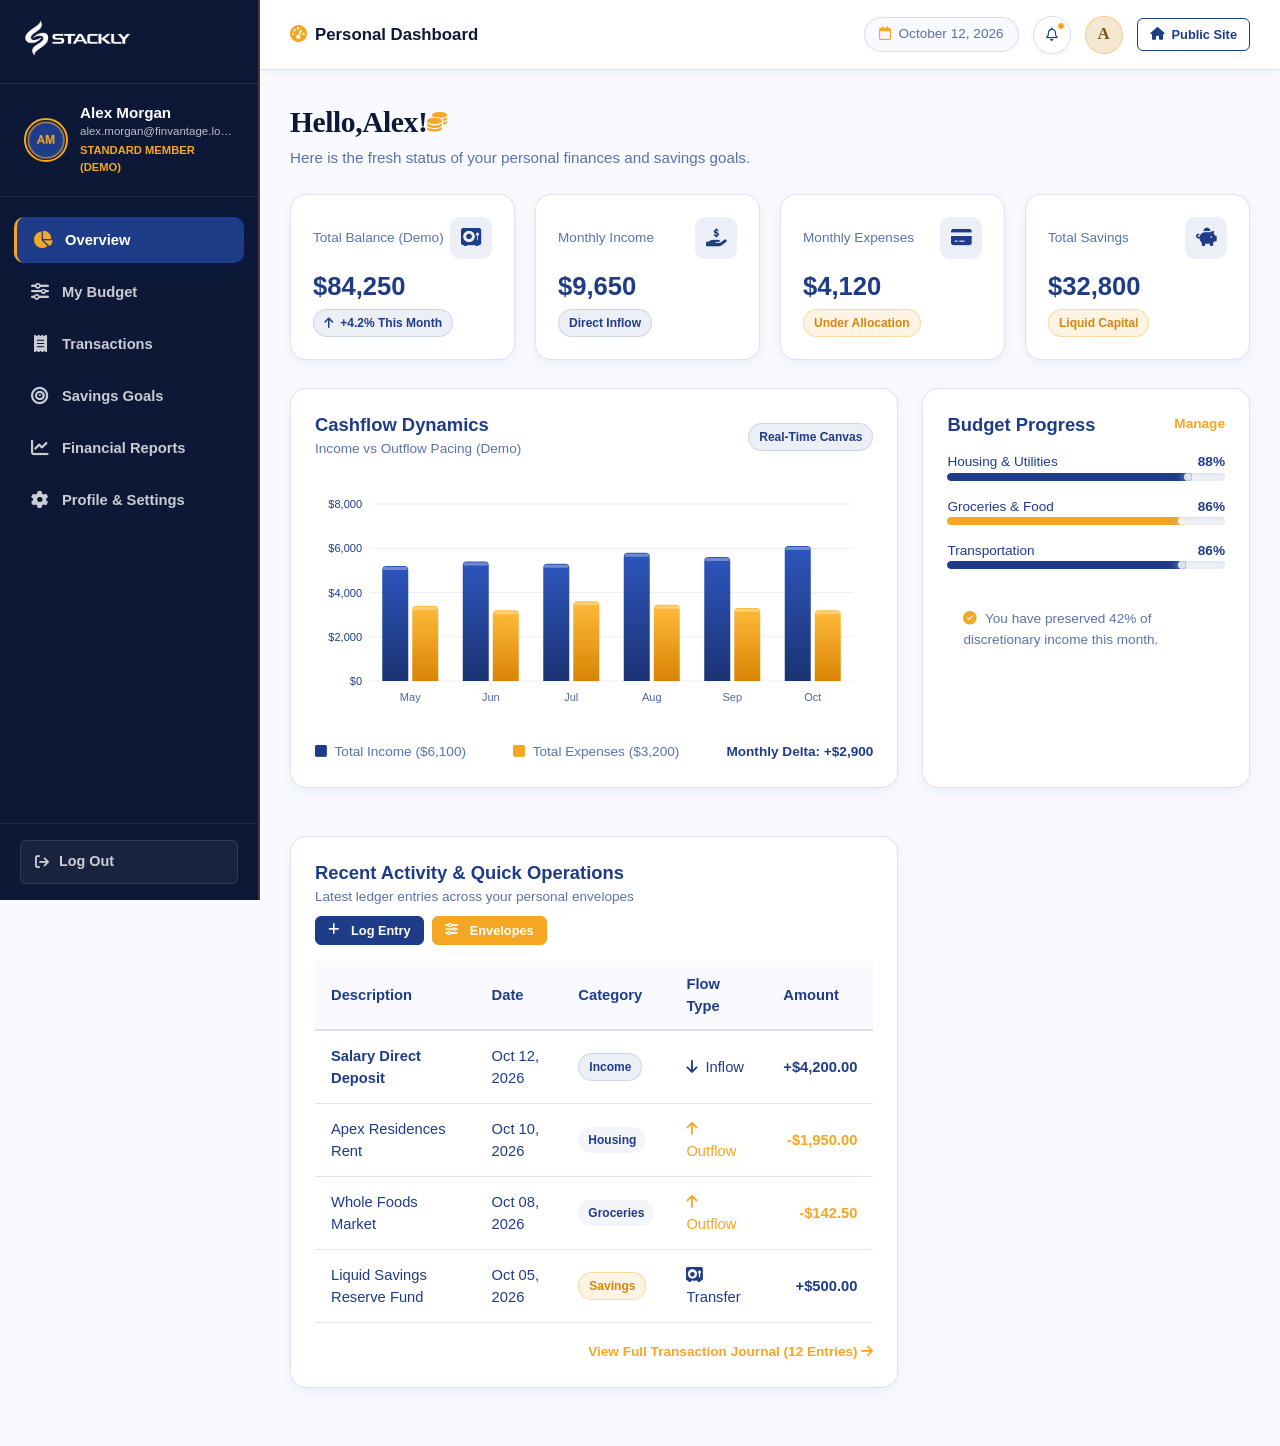
==== commit 871c3ed9: "Add files via upload" ====
--- a/user-dashboard.html
+++ b/user-dashboard.html
@@ -77,7 +77,7 @@
       </nav>
 
       <div class="dash-sidebar-footer">
-        <a href="404.html" class="sidebar-logout-btn">
+        <a href="login.html" class="sidebar-logout-btn">
           <i class="fa-solid fa-arrow-right-from-bracket"></i>
           <span>Log Out</span>
         </a>
